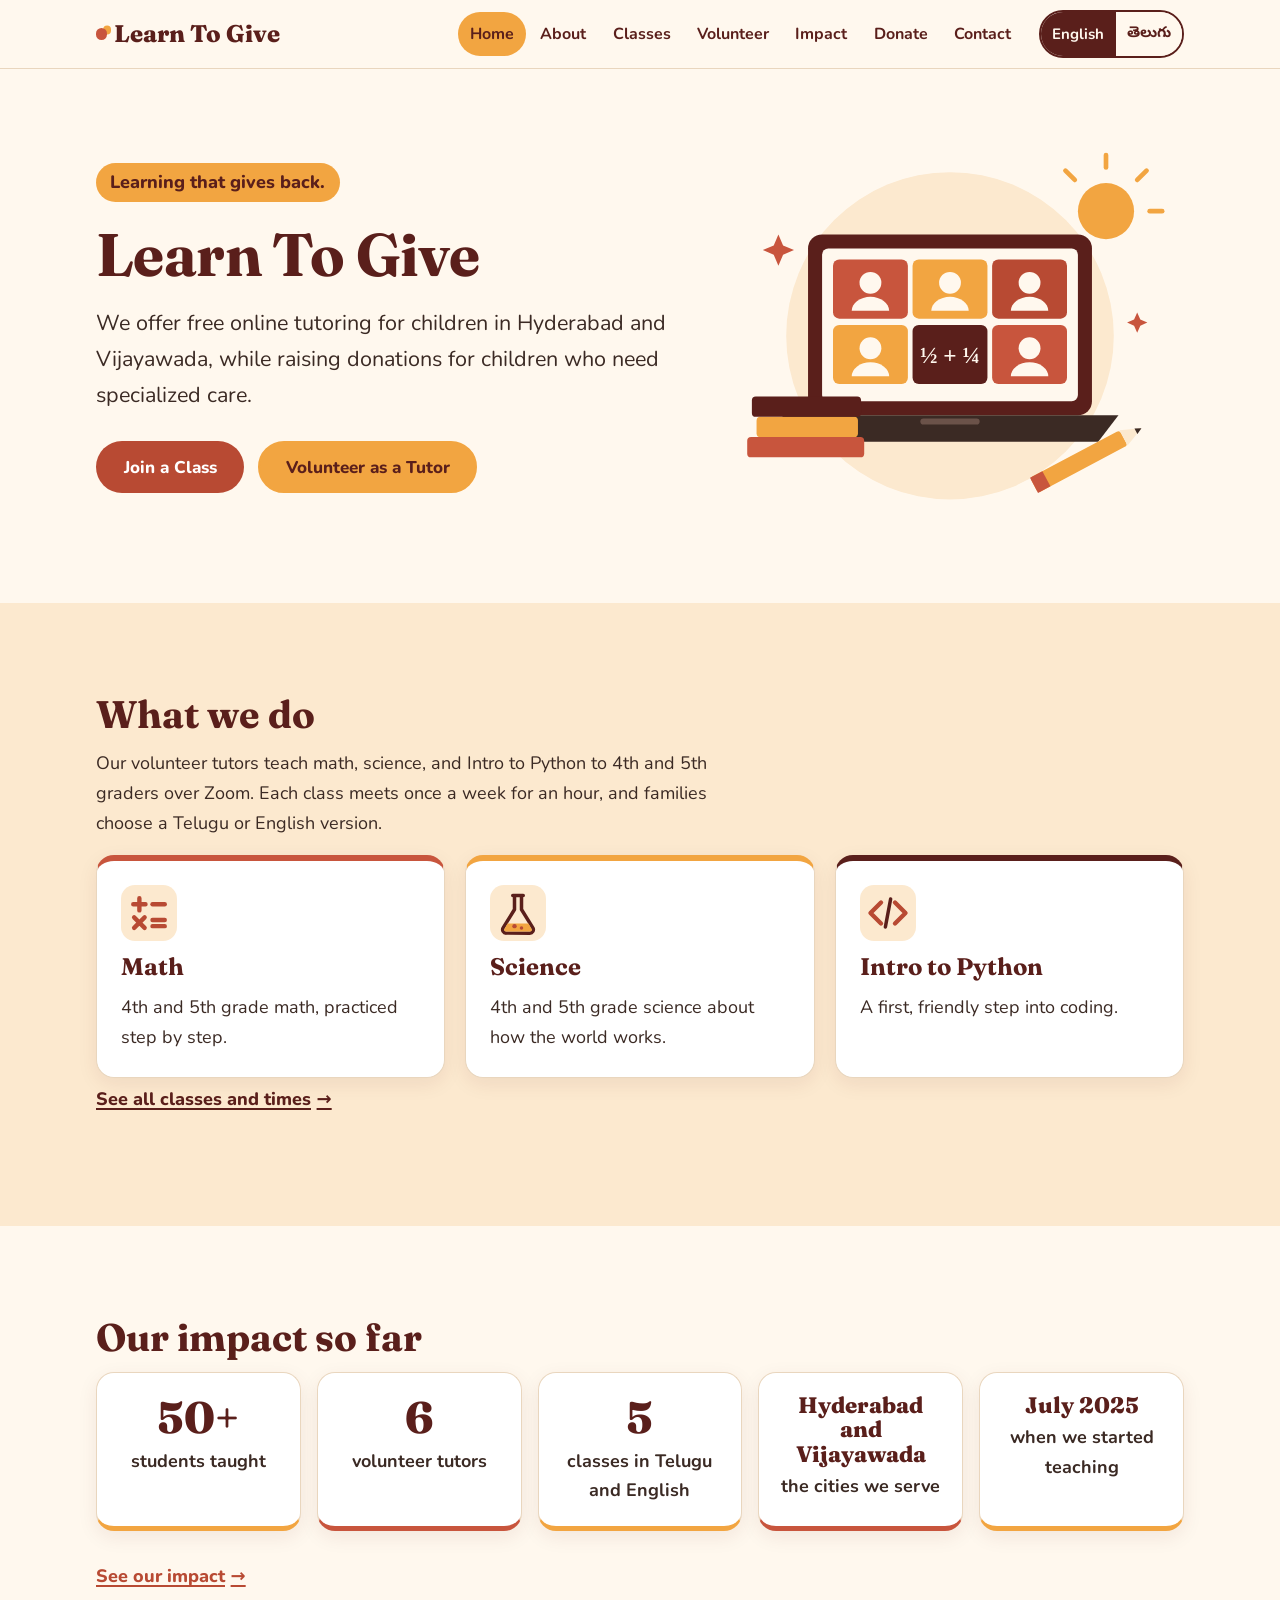
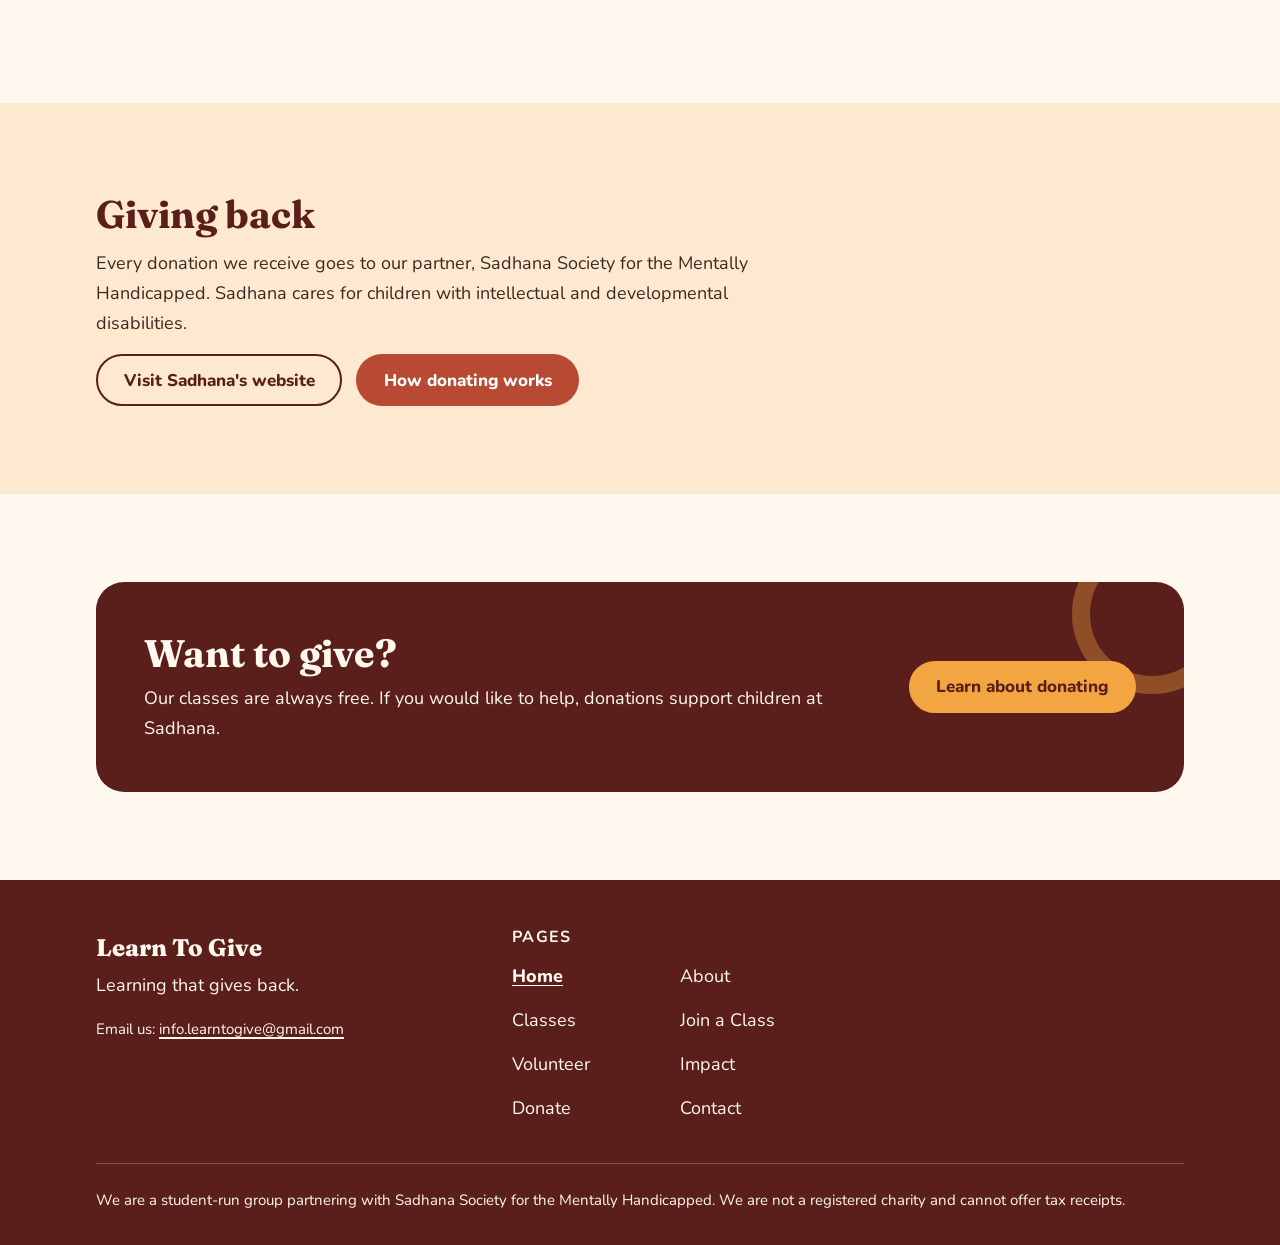
==== index.html @ 16a294a6 "Build the Learn To Give static website Multi-page static site in plain HTML, CSS and vanilla JavaScr" ====
<!doctype html>
<html lang="en">
<head>
  <meta charset="utf-8">
  <meta name="viewport" content="width=device-width, initial-scale=1">
  <title>Learn To Give | Free online tutoring in Telugu and English</title>
  <meta name="description" content="Learn To Give offers free online tutoring over Zoom for 4th and 5th graders in Hyderabad and Vijayawada, in Telugu and English, while raising donations for Sadhana Society.">
  <!-- Canonical and Open Graph URLs use the placeholder domain. See README "Connect a custom domain". -->
  <link rel="canonical" href="https://www.example.com/">
  <link rel="icon" href="images/favicon.svg" type="image/svg+xml">
  <meta name="theme-color" content="#FFF8EE">
  <meta property="og:type" content="website">
  <meta property="og:site_name" content="Learn To Give">
  <meta property="og:title" content="Learn To Give | Free online tutoring in Telugu and English">
  <meta property="og:description" content="Learn To Give offers free online tutoring over Zoom for 4th and 5th graders in Hyderabad and Vijayawada, in Telugu and English, while raising donations for Sadhana Society.">
  <meta property="og:url" content="https://www.example.com/">
  <meta property="og:image" content="https://www.example.com/images/og-image.png">
  <meta property="og:image:alt" content="Learn To Give: Learning that gives back.">
  <meta name="twitter:card" content="summary_large_image">
  <meta name="twitter:title" content="Learn To Give | Free online tutoring in Telugu and English">
  <meta name="twitter:description" content="Learn To Give offers free online tutoring over Zoom for 4th and 5th graders in Hyderabad and Vijayawada, in Telugu and English, while raising donations for Sadhana Society.">
  <meta name="twitter:image" content="https://www.example.com/images/og-image.png">
  <link rel="preconnect" href="https://fonts.googleapis.com">
  <link rel="preconnect" href="https://fonts.gstatic.com" crossorigin>
  <link rel="stylesheet" href="https://fonts.googleapis.com/css2?family=Fraunces:opsz,wght@9..144,600;9..144,700;9..144,800&family=Noto+Sans+Telugu:wght@400;600;700&family=Nunito:wght@400;600;700;800&display=swap">
  <link rel="stylesheet" href="css/styles.css">
</head>
<body data-page="home">
  <a class="skip-link" href="#main" data-i18n="skip">Skip to main content</a>

  <header id="site-header" class="site-header">
    <noscript>
      <div class="container noscript-nav">
        <p><a href="index.html"><strong>Learn To Give</strong></a></p>
        <ul>
          <li><a href="index.html">Home</a></li>
          <li><a href="about.html">About</a></li>
          <li><a href="classes.html">Classes</a></li>
          <li><a href="join.html">Join a Class</a></li>
          <li><a href="volunteer.html">Volunteer</a></li>
          <li><a href="impact.html">Impact</a></li>
          <li><a href="donate.html">Donate</a></li>
          <li><a href="contact.html">Contact</a></li>
        </ul>
        <p class="noscript-note">Some parts of this site, like class times and figures, need JavaScript. You can always email us at <a href="mailto:info.learntogive@gmail.com">info.learntogive@gmail.com</a>.</p>
      </div>
    </noscript>
  </header>

  <main id="main" tabindex="-1">
    <section class="hero" aria-labelledby="hero-title">
      <div class="container hero-grid">
        <div class="reveal">
          <p class="hero-tagline" data-config="tagline">Learning that gives back.</p>
          <h1 id="hero-title" lang="en" data-config="orgName">Learn To Give</h1>
          <p class="lead" data-config="mission">We offer free online tutoring for children in Hyderabad and Vijayawada, while raising donations for children who need specialized care.</p>
          <div class="btn-row">
            <a class="btn btn-primary" href="join.html" data-i18n="home.ctaJoin">Join a Class</a>
            <a class="btn btn-secondary" href="volunteer.html" data-i18n="home.ctaVolunteer">Volunteer as a Tutor</a>
          </div>
        </div>
        <div class="hero-art">
          <img src="images/hero.svg" data-config-src="images.hero" width="600" height="480" alt="Illustration of an online class on a laptop screen, with books and a pencil" data-i18n-attr="alt:home.heroAlt" fetchpriority="high">
        </div>
      </div>
    </section>

    <section class="section section--tint" aria-labelledby="what-title">
      <div class="container">
        <h2 id="what-title" data-i18n="home.whatTitle">What we do</h2>
        <p class="section-intro" data-i18n="home.whatBody">Our volunteer tutors teach math, science, and Intro to Python to 4th and 5th graders over Zoom. Each class meets once a week for an hour, and families choose a Telugu or English version.</p>
        <ul class="card-grid card-grid--3">
          <li class="card feature-card">
            <img src="images/class-math.svg" data-config-src="images.classIcons.math-4" alt="" width="56" height="56" loading="lazy" decoding="async">
            <h3 data-i18n="home.mathTitle">Math</h3>
            <p data-i18n="home.mathBody">4th and 5th grade math, practiced step by step.</p>
          </li>
          <li class="card feature-card">
            <img src="images/class-science.svg" data-config-src="images.classIcons.science-4" alt="" width="56" height="56" loading="lazy" decoding="async">
            <h3 data-i18n="home.scienceTitle">Science</h3>
            <p data-i18n="home.scienceBody">4th and 5th grade science about how the world works.</p>
          </li>
          <li class="card feature-card">
            <img src="images/class-python.svg" data-config-src="images.classIcons.python" alt="" width="56" height="56" loading="lazy" decoding="async">
            <h3 data-i18n="home.pythonTitle">Intro to Python</h3>
            <p data-i18n="home.pythonBody">A first, friendly step into coding.</p>
          </li>
        </ul>
        <p><a class="link-arrow" href="classes.html" data-i18n="home.whatLink">See all classes and times</a></p>
      </div>
    </section>

    <section class="section" aria-labelledby="impact-title">
      <div class="container">
        <h2 id="impact-title" data-i18n="home.impactTitle">Our impact so far</h2>
        <ul class="stats" data-render="stats"></ul>
        <p><a class="link-arrow" href="impact.html" data-i18n="home.impactLink">See our impact</a></p>
      </div>
    </section>

    <section class="section section--tint" aria-labelledby="giving-title">
      <div class="container">
        <h2 id="giving-title" data-i18n="home.givingTitle">Giving back</h2>
        <p class="section-intro" data-i18n="home.givingBody">Every donation we receive goes to our partner, Sadhana Society for the Mentally Handicapped. Sadhana cares for children with intellectual and developmental disabilities.</p>
        <div class="btn-row">
          <a class="btn btn-outline" href="https://sadhanawelfare.org/" data-config-href="sadhana.url" target="_blank" rel="noopener"><span data-i18n="home.givingSadhanaLink">Visit Sadhana's website</span><span class="visually-hidden" data-i18n="common.newTab">(opens in a new tab)</span></a>
          <a class="btn btn-primary" href="donate.html" data-i18n="home.givingDonateLink">How donating works</a>
        </div>
      </div>
    </section>

    <section class="section" aria-labelledby="banner-title">
      <div class="container">
        <div class="banner">
          <div>
            <h2 id="banner-title" data-i18n="home.bannerTitle">Want to give?</h2>
            <p data-i18n="home.bannerBody">Our classes are always free. If you would like to help, donations support children at Sadhana.</p>
          </div>
          <a class="btn btn-secondary" href="donate.html" data-i18n="home.bannerCta">Learn about donating</a>
        </div>
      </div>
    </section>
  </main>

  <footer id="site-footer" class="site-footer">
    <noscript>
      <div class="container">
        <p>We are a student-run group partnering with Sadhana Society for the Mentally Handicapped. We are not a registered charity and cannot offer tax receipts.</p>
      </div>
    </noscript>
  </footer>

  <script src="js/site-config.js"></script>
  <script src="js/translations.js"></script>
  <script src="js/components.js"></script>
  <script src="js/main.js"></script>
</body>
</html>
---- css/styles.css ----
/* =====================================================================
   Learn To Give: shared stylesheet
   Mobile first. Breakpoints: 40em (640px), 48em (768px), 64em (1024px),
   75em (1200px, desktop navigation).

   Contrast notes (WCAG AA, measured):
   - --brown on --cream ............ 12.9:1  body text
   - --maroon on --cream ........... 12.1:1  headings, links on tints
   - --terracotta-dark on --cream ..  4.9:1  text links
   - white on --terracotta-dark ....  5.2:1  primary buttons
   - white on --terracotta-hover ...  7.7:1  primary button hover
   - --maroon on --saffron .........  6.2:1  secondary buttons, badges
   - --maroon on --saffron-hover ...  7.6:1  secondary button hover
   - --cream on --maroon ........... 12.1:1  footer
   - --maroon on --tint ............ 10.8:1  links and outline buttons on tinted sections
   --terracotta (#C8553D) is only 4.1:1 on cream and 4.35:1 under white
   text, so it is used for borders, icons and decoration only.
   --saffron is 1.95:1 on cream, so it is never used for text.
   ===================================================================== */

:root {
  --cream: #FFF8EE;
  --terracotta: #C8553D;
  --terracotta-dark: #B84A33;
  --terracotta-hover: #8E3826;
  --saffron: #F2A541;
  --saffron-hover: #F7BE6E;
  --maroon: #5A1F1B;
  --brown: #3B2A24;

  --white: #FFFFFF;
  --tint: #FCE9CF;          /* light saffron section background */
  --notice-bg: #FCE3BC;
  --muted: #6B5249;         /* secondary text, 6.8:1 on cream */
  --error: #A3261A;         /* 7.0:1 on cream, 7.4:1 on white */
  --success-bg: #E6F2E2;
  --success-border: #3F7D3A;
  --border: #E9D6BE;
  --input-border: #8C7365; /* 4.4:1 on white (non-text needs 3:1) */

  --font-heading: 'Fraunces', Georgia, 'Times New Roman', serif;
  --font-body: 'Nunito', 'Noto Sans Telugu', system-ui, -apple-system, 'Segoe UI', Roboto, sans-serif;
  --font-telugu: 'Noto Sans Telugu', 'Nunito', system-ui, sans-serif;

  --radius-sm: 10px;
  --radius: 18px;
  --radius-lg: 28px;
  --shadow: 0 6px 20px rgba(90, 31, 27, 0.08);
  --shadow-hover: 0 10px 28px rgba(90, 31, 27, 0.14);
  --focus: 3px solid var(--maroon);
  --space-section: clamp(3rem, 8vw, 5.5rem);
  --container: 72rem;
  --tap: 44px;
}

/* ---------- Reset and base ---------- */
*, *::before, *::after { box-sizing: border-box; }

[hidden] { display: none !important; }

html {
  -webkit-text-size-adjust: 100%;
  text-size-adjust: 100%;
  scroll-padding-top: 6rem;
}

body {
  margin: 0;
  background: var(--cream);
  color: var(--brown);
  font-family: var(--font-body);
  font-size: 1.0625rem;
  line-height: 1.65;
  overflow-wrap: break-word;
}

@media (min-width: 48em) {
  body { font-size: 1.125rem; }
}

:lang(te) { font-family: var(--font-telugu); line-height: 1.8; }
:lang(te) h1, :lang(te) h2, :lang(te) h3, :lang(te) h4 { font-family: var(--font-telugu); line-height: 1.45; }
[lang="en"] { font-family: var(--font-body); }
h1[lang="en"], h2[lang="en"], h3[lang="en"] { font-family: var(--font-heading); }

img, svg { max-width: 100%; height: auto; display: block; }

h1, h2, h3, h4 {
  font-family: var(--font-heading);
  color: var(--maroon);
  line-height: 1.2;
  margin: 0 0 0.75rem;
  font-weight: 700;
}
h1 { font-size: clamp(2.25rem, 7vw, 3.75rem); letter-spacing: -0.01em; }
h2 { font-size: clamp(1.65rem, 4.5vw, 2.4rem); }
h3 { font-size: clamp(1.25rem, 3vw, 1.5rem); }
h4 { font-size: 1.05rem; }

p { margin: 0 0 1rem; }
ul, ol { margin: 0 0 1rem; padding-left: 1.25rem; }

a { color: var(--terracotta-dark); text-decoration-thickness: 2px; text-underline-offset: 3px; }
a:hover { color: var(--terracotta-hover); }

:focus-visible {
  outline: var(--focus);
  outline-offset: 3px;
  border-radius: 4px;
}

.visually-hidden {
  position: absolute !important;
  width: 1px; height: 1px;
  padding: 0; margin: -1px;
  overflow: hidden; clip: rect(0 0 0 0);
  white-space: nowrap; border: 0;
}

.container {
  width: 100%;
  max-width: var(--container);
  margin: 0 auto;
  padding: 0 1rem;
}
@media (min-width: 48em) { .container { padding: 0 2rem; } }

.skip-link {
  position: absolute;
  left: 1rem;
  top: -4rem;
  z-index: 100;
  background: var(--maroon);
  color: var(--cream);
  padding: 0.75rem 1.25rem;
  border-radius: var(--radius-sm);
  font-weight: 700;
  text-decoration: none;
}
.skip-link:focus { top: 1rem; color: var(--cream); outline-color: var(--saffron); }

/* ---------- Buttons ---------- */
.btn {
  display: inline-flex;
  align-items: center;
  justify-content: center;
  gap: 0.5rem;
  min-height: 52px;
  padding: 0.8rem 1.6rem;
  border: 2px solid transparent;
  border-radius: 999px;
  font-family: var(--font-body);
  font-size: 1.0625rem;
  font-weight: 800;
  line-height: 1.25;
  text-align: center;
  text-decoration: none;
  cursor: pointer;
  transition: background-color 0.2s ease, color 0.2s ease, transform 0.2s ease, box-shadow 0.2s ease;
}
:lang(te) .btn { font-family: var(--font-telugu); font-weight: 700; }
.btn:hover { transform: translateY(-1px); }
.btn:focus-visible { outline: var(--focus); outline-offset: 3px; }

.btn-primary { background: var(--terracotta-dark); color: var(--white); }
.btn-primary:hover, .btn-primary:focus-visible { background: var(--terracotta-hover); color: var(--white); }

.btn-secondary { background: var(--saffron); color: var(--maroon); border-color: var(--saffron); }
.btn-secondary:hover, .btn-secondary:focus-visible { background: var(--saffron-hover); color: var(--maroon); }

.btn-outline { background: transparent; color: var(--terracotta-dark); border-color: var(--terracotta-dark); }
.btn-outline:hover, .btn-outline:focus-visible { background: var(--terracotta-dark); color: var(--white); }

.btn-block { width: 100%; }
.btn[disabled] { cursor: progress; opacity: 0.85; transform: none; }
.btn.is-loading::before {
  content: '';
  width: 1em; height: 1em;
  border: 3px solid currentColor;
  border-right-color: transparent;
  border-radius: 50%;
  animation: spin 0.8s linear infinite;
}
@keyframes spin { to { transform: rotate(360deg); } }

.btn-row { display: flex; flex-wrap: wrap; gap: 0.875rem; }
.btn-row .btn { flex: 1 1 15rem; }
@media (min-width: 40em) { .btn-row .btn { flex: 0 1 auto; } }

/* ---------- Header ---------- */
.site-header {
  position: sticky;
  top: 0;
  z-index: 50;
  background: var(--cream);
  border-bottom: 1px solid var(--border);
}
.header-inner {
  display: flex;
  flex-wrap: wrap;
  align-items: center;
  gap: 0.5rem;
  min-height: 4.25rem;
  padding-top: 0.5rem;
  padding-bottom: 0.5rem;
}
.wordmark {
  font-family: var(--font-heading);
  font-size: 1.25rem;
  font-weight: 800;
  color: var(--maroon);
  text-decoration: none;
  line-height: 1.1;
  margin-right: auto;
  padding: 0.5rem 0;
  min-height: var(--tap);
  display: inline-flex;
  align-items: center;
}
.wordmark::before {
  content: '';
  width: 0.7rem; height: 0.7rem;
  margin-right: 0.45rem;
  border-radius: 50%;
  background: var(--terracotta);
  box-shadow: 0.35rem -0.25rem 0 -0.1rem var(--saffron);
  flex-shrink: 0;
}
.wordmark:hover { color: var(--maroon); }
:lang(te) .wordmark { font-family: var(--font-heading); }
@media (min-width: 48em) { .wordmark { font-size: 1.5rem; } }

.header-actions { display: flex; align-items: center; gap: 0.5rem; }

.lang-toggle {
  display: inline-flex;
  border: 2px solid var(--maroon);
  border-radius: 999px;
  overflow: hidden;
}
.lang-btn {
  min-height: var(--tap);
  min-width: var(--tap);
  padding: 0.3rem 0.7rem;
  border: 0;
  background: var(--cream);
  color: var(--maroon);
  font: 700 0.9375rem/1.2 var(--font-body);
  cursor: pointer;
}
.lang-btn[lang="te"] { font-family: var(--font-telugu); }
.lang-btn[aria-pressed="true"] { background: var(--maroon); color: var(--cream); }
.lang-btn:hover:not([aria-pressed="true"]) { background: var(--tint); }
.lang-btn:focus-visible { outline: 3px solid var(--terracotta-dark); outline-offset: -5px; border-radius: 999px; }
.lang-btn[aria-pressed="true"]:focus-visible { outline-color: var(--saffron); }

.nav-toggle {
  display: inline-flex;
  align-items: center;
  gap: 0.4rem;
  min-height: var(--tap);
  min-width: var(--tap);
  padding: 0.3rem 0.65rem;
  border: 2px solid var(--maroon);
  border-radius: 999px;
  background: var(--cream);
  color: var(--maroon);
  font: 700 0.9375rem/1 var(--font-body);
  cursor: pointer;
}
.nav-toggle:hover { background: var(--tint); }
.nav-toggle-icon { display: inline-flex; flex-direction: column; gap: 4px; width: 18px; }
.nav-toggle-icon span { height: 2px; background: currentColor; border-radius: 2px; transition: transform 0.2s ease, opacity 0.2s ease; }
.nav-toggle[aria-expanded="true"] .nav-toggle-icon span:nth-child(1) { transform: translateY(6px) rotate(45deg); }
.nav-toggle[aria-expanded="true"] .nav-toggle-icon span:nth-child(2) { opacity: 0; }
.nav-toggle[aria-expanded="true"] .nav-toggle-icon span:nth-child(3) { transform: translateY(-6px) rotate(-45deg); }
@media (max-width: 30em) {
  /* Keep the label for screen readers, hide it visually on small phones. */
  .nav-toggle-label { position: absolute; width: 1px; height: 1px; overflow: hidden; clip: rect(0 0 0 0); white-space: nowrap; }
  .nav-toggle { padding: 0.3rem; justify-content: center; }
  .wordmark { font-size: 1.1rem; }
  .wordmark::before { display: none; }
  .lang-btn { padding: 0.3rem 0.55rem; font-size: 0.875rem; }
  .header-actions { gap: 0.375rem; }
}

.primary-nav { display: none; flex-basis: 100%; }
.primary-nav.is-open { display: block; }
.primary-nav ul { list-style: none; margin: 0; padding: 0.5rem 0 0.75rem; display: grid; gap: 0.25rem; }
.primary-nav a {
  display: flex;
  align-items: center;
  min-height: 48px;
  padding: 0.5rem 1rem;
  border-radius: var(--radius-sm);
  color: var(--maroon);
  font-weight: 700;
  text-decoration: none;
}
.primary-nav a:hover { background: var(--tint); color: var(--maroon); }
.primary-nav a[aria-current] { background: var(--saffron); color: var(--maroon); }

/* JS off: the injected header never appears, so nothing to hide. */
@media (min-width: 75em) {
  .header-inner { flex-wrap: nowrap; gap: 1rem; }
  .wordmark { margin-right: 0; }
  .header-actions { order: 3; }
  .nav-toggle { display: none; }
  .primary-nav { display: block; flex-basis: auto; margin-left: auto; order: 2; }
  .primary-nav ul { display: flex; padding: 0; gap: 0.15rem; }
  .primary-nav a { padding: 0.4rem 0.75rem; min-height: var(--tap); font-size: 1rem; border-radius: 999px; }
}

.te-notice { background: var(--notice-bg); color: var(--maroon); font-size: 0.875rem; line-height: 1.5; }
.te-notice p { margin: 0; padding: 0.3rem 0; }

/* No-JavaScript fallback */
.noscript-nav { padding: 1rem 0; }
.noscript-nav ul { display: flex; flex-wrap: wrap; gap: 0.5rem 1rem; list-style: none; padding: 0; margin: 0.5rem 0; }
.noscript-nav a { display: inline-block; padding: 0.5rem 0; font-weight: 700; }
.noscript-note { background: var(--notice-bg); color: var(--maroon); padding: 0.75rem 1rem; border-radius: var(--radius-sm); }

/* ---------- Sections ---------- */
main { display: block; }
.section { padding: var(--space-section) 0; }
.section--tint { background: var(--tint); }
.section--tint a:not(.btn) { color: var(--maroon); }
/* --terracotta-dark is only 4.35:1 on --tint, so outline buttons switch to maroon there. */
.section--tint .btn-outline { color: var(--maroon); border-color: var(--maroon); }
.section--tint .btn-outline:hover, .section--tint .btn-outline:focus-visible { background: var(--maroon); color: var(--cream); }
.section-intro { max-width: 42rem; font-size: 1.125rem; }
.lead { font-size: clamp(1.125rem, 2.6vw, 1.35rem); max-width: 44rem; }
.page-hero { padding: clamp(2.5rem, 7vw, 4.5rem) 0 clamp(1.5rem, 4vw, 2.5rem); }
.page-hero h1 { margin-bottom: 1rem; }
.stack > * + * { margin-top: 1.25rem; }
.text-muted { color: var(--muted); }

/* ---------- Home hero ---------- */
.hero { padding: clamp(2rem, 6vw, 4.5rem) 0 var(--space-section); overflow: hidden; }
.hero-grid { display: grid; gap: 2rem; align-items: center; }
.hero-tagline {
  display: inline-block;
  background: var(--saffron);
  color: var(--maroon);
  font-weight: 800;
  padding: 0.3rem 0.9rem;
  border-radius: 999px;
  margin-bottom: 1rem;
}
.hero h1 { margin-bottom: 1rem; }
.hero .lead { margin-bottom: 1.75rem; }
.hero-art { max-width: 32rem; margin: 0 auto; width: 100%; }
@media (min-width: 64em) {
  .hero-grid { grid-template-columns: 1.1fr 0.9fr; gap: 3rem; }
}

/* ---------- Cards and grids ---------- */
.card {
  background: var(--white);
  border: 1px solid var(--border);
  border-radius: var(--radius);
  padding: 1.5rem;
  box-shadow: var(--shadow);
}
.card-grid { list-style: none; padding: 0; margin: 0; display: grid; gap: 1.25rem; }
@media (min-width: 48em) { .card-grid--3 { grid-template-columns: repeat(3, 1fr); } .card-grid--2 { grid-template-columns: repeat(2, 1fr); } }

.feature-card { border-top: 6px solid var(--terracotta); }
.feature-card:nth-child(2) { border-top-color: var(--saffron); }
.feature-card:nth-child(3) { border-top-color: var(--maroon); }
.feature-card img { margin-bottom: 0.75rem; }
.feature-card p:last-child { margin-bottom: 0; }

.link-arrow { font-weight: 800; display: inline-flex; align-items: center; min-height: var(--tap); gap: 0.35rem; }
.link-arrow::after { content: '→'; transition: transform 0.2s ease; }
.link-arrow:hover::after { transform: translateX(3px); }

/* ---------- Stats ---------- */
.stats { list-style: none; padding: 0; margin: 0 0 1.5rem; display: grid; gap: 1rem; grid-template-columns: repeat(2, 1fr); }
@media (min-width: 64em) { .stats { grid-template-columns: repeat(5, 1fr); } }
.stat {
  background: var(--white);
  border: 1px solid var(--border);
  border-radius: var(--radius);
  padding: 1.25rem 1rem;
  text-align: center;
  display: flex;
  flex-direction: column;
  gap: 0.35rem;
  box-shadow: var(--shadow);
}
.stat:nth-child(odd) { border-bottom: 5px solid var(--saffron); }
.stat:nth-child(even) { border-bottom: 5px solid var(--terracotta); }
.stat-value { font-family: var(--font-heading); font-size: clamp(2rem, 6vw, 2.75rem); font-weight: 800; color: var(--maroon); line-height: 1.1; }
.stat--text .stat-value { font-size: clamp(1.15rem, 3.4vw, 1.4rem); }
:lang(te) .stat--text .stat-value { font-family: var(--font-telugu); }
.stat-label { font-weight: 700; color: var(--brown); }
.stats > .stat:last-child:nth-child(odd) { grid-column: 1 / -1; }
@media (min-width: 64em) { .stats > .stat:last-child:nth-child(odd) { grid-column: auto; } }

/* ---------- Giving and banners ---------- */
.giving { display: grid; gap: 1.5rem; align-items: center; }
@media (min-width: 48em) { .giving { grid-template-columns: 1fr auto; } }

.banner {
  background: var(--maroon);
  color: var(--cream);
  border-radius: var(--radius-lg);
  padding: clamp(1.75rem, 5vw, 3rem);
  display: grid;
  gap: 1rem;
  align-items: center;
  position: relative;
  overflow: hidden;
}
.banner h2 { color: var(--cream); margin-bottom: 0.5rem; }
.banner p { margin: 0; }
.banner::after {
  content: '';
  position: absolute;
  right: -3rem; top: -3rem;
  width: 10rem; height: 10rem;
  border-radius: 50%;
  border: 18px solid var(--saffron);
  opacity: 0.35;
  pointer-events: none;
}
.banner .btn:focus-visible { outline-color: var(--saffron); }
@media (min-width: 48em) { .banner { grid-template-columns: 1fr auto; } }

/* ---------- Founders ---------- */
.founder-card { text-align: center; display: flex; flex-direction: column; align-items: center; }
.founder-photo { width: 160px; height: 160px; border-radius: 50%; margin-bottom: 1rem; border: 5px solid var(--saffron); }
.founder-name { margin-bottom: 0.25rem; }
.founder-role { font-weight: 800; color: var(--terracotta-dark); margin-bottom: 0.25rem; }
.founder-school { color: var(--muted); font-size: 0.975rem; }
.founder-bio { text-align: left; margin-bottom: 0; }

.story { max-width: 46rem; font-size: 1.125rem; }
.story p:first-of-type::first-letter { font-family: var(--font-heading); }

/* ---------- Classes ---------- */
.filter-bar { display: flex; flex-wrap: wrap; align-items: center; gap: 0.6rem; margin-bottom: 1.75rem; }
.filter-label { font-weight: 800; color: var(--maroon); margin: 0; width: 100%; }
@media (min-width: 40em) { .filter-label { width: auto; } }
.filter-btn {
  min-height: var(--tap);
  padding: 0.4rem 1.2rem;
  border: 2px solid var(--maroon);
  border-radius: 999px;
  background: var(--white);
  color: var(--maroon);
  font: 700 1rem/1.2 var(--font-body);
  cursor: pointer;
}
:lang(te) .filter-btn { font-family: var(--font-telugu); }
.filter-btn[lang="te"] { font-family: var(--font-telugu); }
.filter-btn:hover { background: var(--tint); }
.filter-btn[aria-pressed="true"] { background: var(--maroon); color: var(--cream); }
.filter-btn[aria-pressed="true"]:focus-visible { outline-color: var(--terracotta-dark); }

.class-list { list-style: none; padding: 0; margin: 0; display: grid; gap: 1.25rem; }
@media (min-width: 48em) { .class-list { grid-template-columns: repeat(2, 1fr); } }
@media (min-width: 75em) { .class-list { grid-template-columns: repeat(3, 1fr); } }
.class-card { display: flex; }
.class-card article { display: flex; flex-direction: column; width: 100%; }
.class-card .btn { margin-top: auto; }
.class-card-head { display: flex; align-items: flex-start; gap: 0.875rem; margin-bottom: 0.5rem; }
.class-card-head > div { flex: 1; min-width: 0; }
.class-icon { width: 56px; height: 56px; flex-shrink: 0; }
.class-name { margin-bottom: 0.15rem; }
.class-for { color: var(--muted); margin: 0; font-size: 0.975rem; }
.class-duration { font-weight: 700; margin: 0.5rem 0 0.75rem; }
.class-subhead { font-family: var(--font-body); font-size: 0.875rem; text-transform: uppercase; letter-spacing: 0.06em; color: var(--maroon); margin: 0.5rem 0 0.4rem; }
:lang(te) .class-subhead { text-transform: none; letter-spacing: 0; font-size: 1rem; }
.topic-list { display: flex; flex-wrap: wrap; gap: 0.4rem; list-style: none; padding: 0; margin: 0 0 0.75rem; }
.topic-list li { background: var(--cream); border: 1px solid var(--border); border-radius: 999px; padding: 0.15rem 0.7rem; font-size: 0.9375rem; }
.version-list { list-style: none; padding: 0; margin: 0 0 1.25rem; display: grid; gap: 0.6rem; }
.version {
  display: grid;
  gap: 0.1rem 0.75rem;
  padding: 0.75rem 0.9rem;
  border-radius: var(--radius-sm);
  background: var(--cream);
  border-left: 5px solid var(--saffron);
}
.version[data-language="English"] { border-left-color: var(--terracotta); }
.version-lang { font-weight: 800; color: var(--maroon); }
.version-time { font-size: 1.2rem; font-weight: 800; color: var(--brown); }
.ist-badge {
  display: inline-block;
  background: var(--saffron);
  color: var(--maroon);
  font-size: 0.85rem;
  font-weight: 800;
  padding: 0.05rem 0.5rem;
  border-radius: 6px;
  text-decoration: none;
  cursor: help;
  vertical-align: middle;
}
.badge { display: inline-block; font-weight: 800; border-radius: 999px; padding: 0.2rem 0.75rem; font-size: 0.875rem; white-space: nowrap; }
.badge-free { background: var(--saffron); color: var(--maroon); }
.class-closed { font-weight: 700; color: var(--muted); margin-top: auto; }

.info-list { list-style: none; padding: 0; display: grid; gap: 0.875rem; max-width: 48rem; }
.info-list li { position: relative; padding-left: 2.25rem; }
.info-list li::before {
  content: '';
  position: absolute; left: 0; top: 0.35em;
  width: 1.25rem; height: 1.25rem;
  border-radius: 50%;
  background: var(--saffron);
  box-shadow: inset 0 0 0 4px var(--white);
  border: 2px solid var(--terracotta);
}

/* ---------- Accordion ---------- */
.accordion { max-width: 48rem; display: grid; gap: 0.75rem; }
.accordion-item { background: var(--white); border: 1px solid var(--border); border-radius: var(--radius); overflow: hidden; }
.accordion-heading { margin: 0; font-size: 1.0625rem; }
.accordion-trigger {
  width: 100%;
  min-height: 56px;
  display: flex;
  align-items: center;
  justify-content: space-between;
  gap: 1rem;
  padding: 0.9rem 1.25rem;
  border: 0;
  background: transparent;
  color: var(--maroon);
  font: 800 1.0625rem/1.4 var(--font-body);
  text-align: left;
  cursor: pointer;
}
:lang(te) .accordion-trigger { font-family: var(--font-telugu); font-weight: 700; }
.accordion-trigger:hover { background: var(--tint); }
.accordion-trigger:focus-visible { outline-offset: -4px; border-radius: var(--radius); }
.accordion-icon { flex-shrink: 0; width: 1.6rem; height: 1.6rem; border-radius: 50%; background: var(--saffron); position: relative; }
.accordion-icon::before, .accordion-icon::after {
  content: ''; position: absolute; left: 50%; top: 50%;
  width: 0.75rem; height: 2px; background: var(--maroon);
  transform: translate(-50%, -50%);
  transition: transform 0.2s ease;
}
.accordion-icon::after { transform: translate(-50%, -50%) rotate(90deg); }
.accordion-trigger[aria-expanded="true"] .accordion-icon::after { transform: translate(-50%, -50%) rotate(0deg); }
.accordion-panel { padding: 0 1.25rem 1.1rem; }
.accordion-panel p { margin: 0; }

/* ---------- Steps ---------- */
.steps { list-style: none; padding: 0; margin: 0 0 2rem; display: grid; gap: 1rem; counter-reset: step; }
@media (min-width: 48em) { .steps { grid-template-columns: repeat(2, 1fr); } }
@media (min-width: 75em) { .steps { grid-template-columns: repeat(4, 1fr); } }
.step { counter-increment: step; position: relative; padding-top: 4.25rem; }
.step::before {
  content: counter(step);
  position: absolute; top: 1.25rem; left: 1.5rem;
  width: 2.5rem; height: 2.5rem;
  display: grid; place-items: center;
  border-radius: 50%;
  background: var(--saffron);
  color: var(--maroon);
  font: 800 1.25rem/1 var(--font-heading);
}
.step p { margin: 0; font-weight: 700; }

/* ---------- Donation figures ---------- */
.figure-card { border-left: 6px solid var(--saffron); }
.figure-line { font-size: 1.125rem; margin-bottom: 0.5rem; }
.figure-amount { font-family: var(--font-heading); font-size: clamp(1.6rem, 5vw, 2.2rem); color: var(--maroon); font-weight: 800; }
.figure-meta { color: var(--muted); margin: 0; }
.note-card { background: var(--white); border: 2px dashed var(--terracotta); border-radius: var(--radius); padding: 1.5rem; }
.note-card p:last-child { margin-bottom: 0; }

/* ---------- Forms ---------- */
.form-card { background: var(--white); border: 1px solid var(--border); border-radius: var(--radius-lg); padding: clamp(1.25rem, 4vw, 2.25rem); box-shadow: var(--shadow); max-width: 44rem; }
.form-grid { display: grid; gap: 1.25rem; }
@media (min-width: 48em) { .form-grid--2 { grid-template-columns: 1fr 1fr; } }
.field { display: flex; flex-direction: column; gap: 0.35rem; min-width: 0; }
.field label, .field legend, .field-label { font-weight: 800; color: var(--maroon); }
.req { color: var(--error); margin-left: 0.15rem; }
.hint { color: var(--muted); font-size: 0.9375rem; margin: 0; }
.optional { font-weight: 600; color: var(--muted); }

input[type="text"], input[type="email"], input[type="tel"], select, textarea {
  width: 100%;
  min-height: 52px;
  padding: 0.75rem 0.9rem;
  border: 2px solid var(--input-border);
  border-radius: var(--radius-sm);
  background: var(--white);
  color: var(--brown);
  font: 1.0625rem/1.4 var(--font-body);
}
:lang(te) input, :lang(te) select, :lang(te) textarea { font-family: var(--font-telugu); }
textarea { min-height: 8rem; resize: vertical; }
input:focus-visible, select:focus-visible, textarea:focus-visible { outline: var(--focus); outline-offset: 2px; border-color: var(--maroon); }
[aria-invalid="true"] { border-color: var(--error) !important; }

fieldset { border: 0; padding: 0; margin: 0; min-width: 0; }
legend { padding: 0; margin-bottom: 0.35rem; }
.choice-group { display: grid; gap: 0.5rem; }
@media (min-width: 40em) { .choice-group--inline { grid-template-columns: repeat(auto-fit, minmax(9rem, 1fr)); } }
.choice {
  display: flex;
  align-items: center;
  gap: 0.75rem;
  min-height: 48px;
  padding: 0.5rem 0.9rem;
  border: 2px solid var(--border);
  border-radius: var(--radius-sm);
  background: var(--cream);
  cursor: pointer;
  font-weight: 600;
  color: var(--brown);
}
.choice:hover { border-color: var(--terracotta); }
.choice input { width: 1.35rem; height: 1.35rem; margin: 0; accent-color: var(--terracotta-dark); flex-shrink: 0; }
.choice input:focus-visible { outline: var(--focus); outline-offset: 3px; }
.fieldset.has-error .choice, fieldset.has-error .choice { border-color: var(--error); }

.consent {
  display: flex;
  align-items: flex-start;
  gap: 0.75rem;
  padding: 1rem;
  border: 2px solid var(--saffron);
  border-radius: var(--radius-sm);
  background: var(--cream);
  cursor: pointer;
  font-weight: 700;
  color: var(--brown);
}
.consent input { width: 1.5rem; height: 1.5rem; margin: 0.15rem 0 0; accent-color: var(--terracotta-dark); flex-shrink: 0; }
.consent.has-error, .consent:has([aria-invalid="true"]) { border-color: var(--error); }

.field-error { color: var(--error); font-weight: 700; font-size: 0.9375rem; margin: 0; display: flex; gap: 0.35rem; }
.field-error::before { content: '!'; display: inline-grid; place-items: center; width: 1.2rem; height: 1.2rem; border-radius: 50%; background: var(--error); color: var(--white); font-size: 0.8rem; flex-shrink: 0; margin-top: 0.2rem; }

.honeypot { position: absolute !important; left: -9999px !important; width: 1px; height: 1px; overflow: hidden; }

.form-failure { background: #FDECEA; border: 2px solid var(--error); border-radius: var(--radius-sm); padding: 1rem; color: var(--brown); }
.form-failure p { margin: 0; }
.form-failure a { color: var(--maroon); }
.form-success { background: var(--success-bg); border: 2px solid var(--success-border); border-radius: var(--radius); padding: 1.5rem; color: var(--brown); max-width: 44rem; }
.form-success h2, .form-success h3 { margin-bottom: 0.35rem; }
.form-success p { margin: 0; }
.form-success:focus { outline: var(--focus); outline-offset: 3px; }
.privacy-line { font-size: 0.9375rem; color: var(--muted); }

/* ---------- Dialog ---------- */
dialog {
  width: min(36rem, calc(100vw - 2rem));
  max-height: calc(100dvh - 2rem);
  border: 0;
  border-radius: var(--radius-lg);
  padding: 0;
  background: var(--white);
  color: var(--brown);
  box-shadow: 0 20px 60px rgba(59, 42, 36, 0.35);
}
dialog::backdrop { background: rgba(59, 42, 36, 0.55); }
.dialog-inner { padding: clamp(1.25rem, 4vw, 2rem); }
.dialog-head { display: flex; justify-content: space-between; align-items: flex-start; gap: 1rem; margin-bottom: 0.5rem; }
.dialog-close {
  min-width: var(--tap); min-height: var(--tap);
  border: 2px solid var(--maroon);
  border-radius: 50%;
  background: var(--white);
  color: var(--maroon);
  font-size: 1.5rem;
  line-height: 1;
  cursor: pointer;
  flex-shrink: 0;
}
.dialog-close:hover { background: var(--tint); }

/* ---------- Footer ---------- */
.site-footer { background: var(--maroon); color: var(--cream); padding: 3rem 0 2rem; }
.site-footer a { color: var(--cream); }
.site-footer a:hover { color: var(--saffron-hover); }
.site-footer :focus-visible { outline-color: var(--saffron); }
.footer-inner { display: grid; gap: 2rem; }
@media (min-width: 48em) { .footer-inner { grid-template-columns: 1.2fr 1fr 1fr; } }
.footer-name { font-family: var(--font-heading); font-size: 1.5rem; font-weight: 800; margin: 0 0 0.25rem; }
.footer-tagline { margin-bottom: 1rem; }
.footer-email { font-size: 0.9375rem; }
.footer-heading { color: var(--cream); font-family: var(--font-body); font-size: 1rem; text-transform: uppercase; letter-spacing: 0.08em; margin-bottom: 0.5rem; }
:lang(te) .footer-heading { text-transform: none; letter-spacing: 0; font-family: var(--font-telugu); }
.footer-nav ul, .footer-social ul { list-style: none; padding: 0; margin: 0; display: grid; grid-template-columns: repeat(2, minmax(0, 1fr)); gap: 0 1rem; }
.footer-nav a, .footer-social a { display: inline-flex; align-items: center; min-height: var(--tap); text-decoration: none; }
.footer-nav a:hover, .footer-social a:hover { text-decoration: underline; }
.footer-nav a[aria-current="page"] { text-decoration: underline; font-weight: 800; }
.footer-disclaimer { grid-column: 1 / -1; border-top: 1px solid rgba(255, 248, 238, 0.25); padding-top: 1.5rem; margin: 0; font-size: 0.9375rem; }

/* ---------- Testimonials ---------- */
.testimonial-grid { list-style: none; padding: 0; display: grid; gap: 1.25rem; }
@media (min-width: 48em) { .testimonial-grid { grid-template-columns: repeat(2, 1fr); } }
.testimonial blockquote { margin: 0 0 0.75rem; font-size: 1.125rem; }
.testimonial-name { font-weight: 800; color: var(--maroon); margin: 0; }

/* ---------- 404 ---------- */
.notfound-links { list-style: none; padding: 0; display: flex; flex-wrap: wrap; gap: 0.75rem; }

/* ---------- Motion ---------- */
@media (prefers-reduced-motion: no-preference) {
  .reveal { animation: rise 0.6s ease both; }
  .card { transition: transform 0.2s ease, box-shadow 0.2s ease; }
  .feature-card:hover, .class-card:hover { transform: translateY(-2px); box-shadow: var(--shadow-hover); }
  @keyframes rise { from { opacity: 0; transform: translateY(12px); } to { opacity: 1; transform: none; } }
}
@media (prefers-reduced-motion: reduce) {
  *, *::before, *::after { animation-duration: 0.01ms !important; animation-iteration-count: 1 !important; transition-duration: 0.01ms !important; scroll-behavior: auto !important; }
  .btn:hover { transform: none; }
}

/* ---------- Small utilities ---------- */
/* Parts that need values from site-config.js are hidden when JavaScript is off. */
html:not(.js) .js-only { display: none !important; }
.callout { display: inline-block; background: var(--notice-bg); color: var(--maroon); font-weight: 700; padding: 0.6rem 1rem; border-radius: var(--radius-sm); margin: 0; }
.te-only-note { background: var(--white); border-left: 5px solid var(--saffron); padding: 0.6rem 1rem; border-radius: var(--radius-sm); max-width: 44rem; }
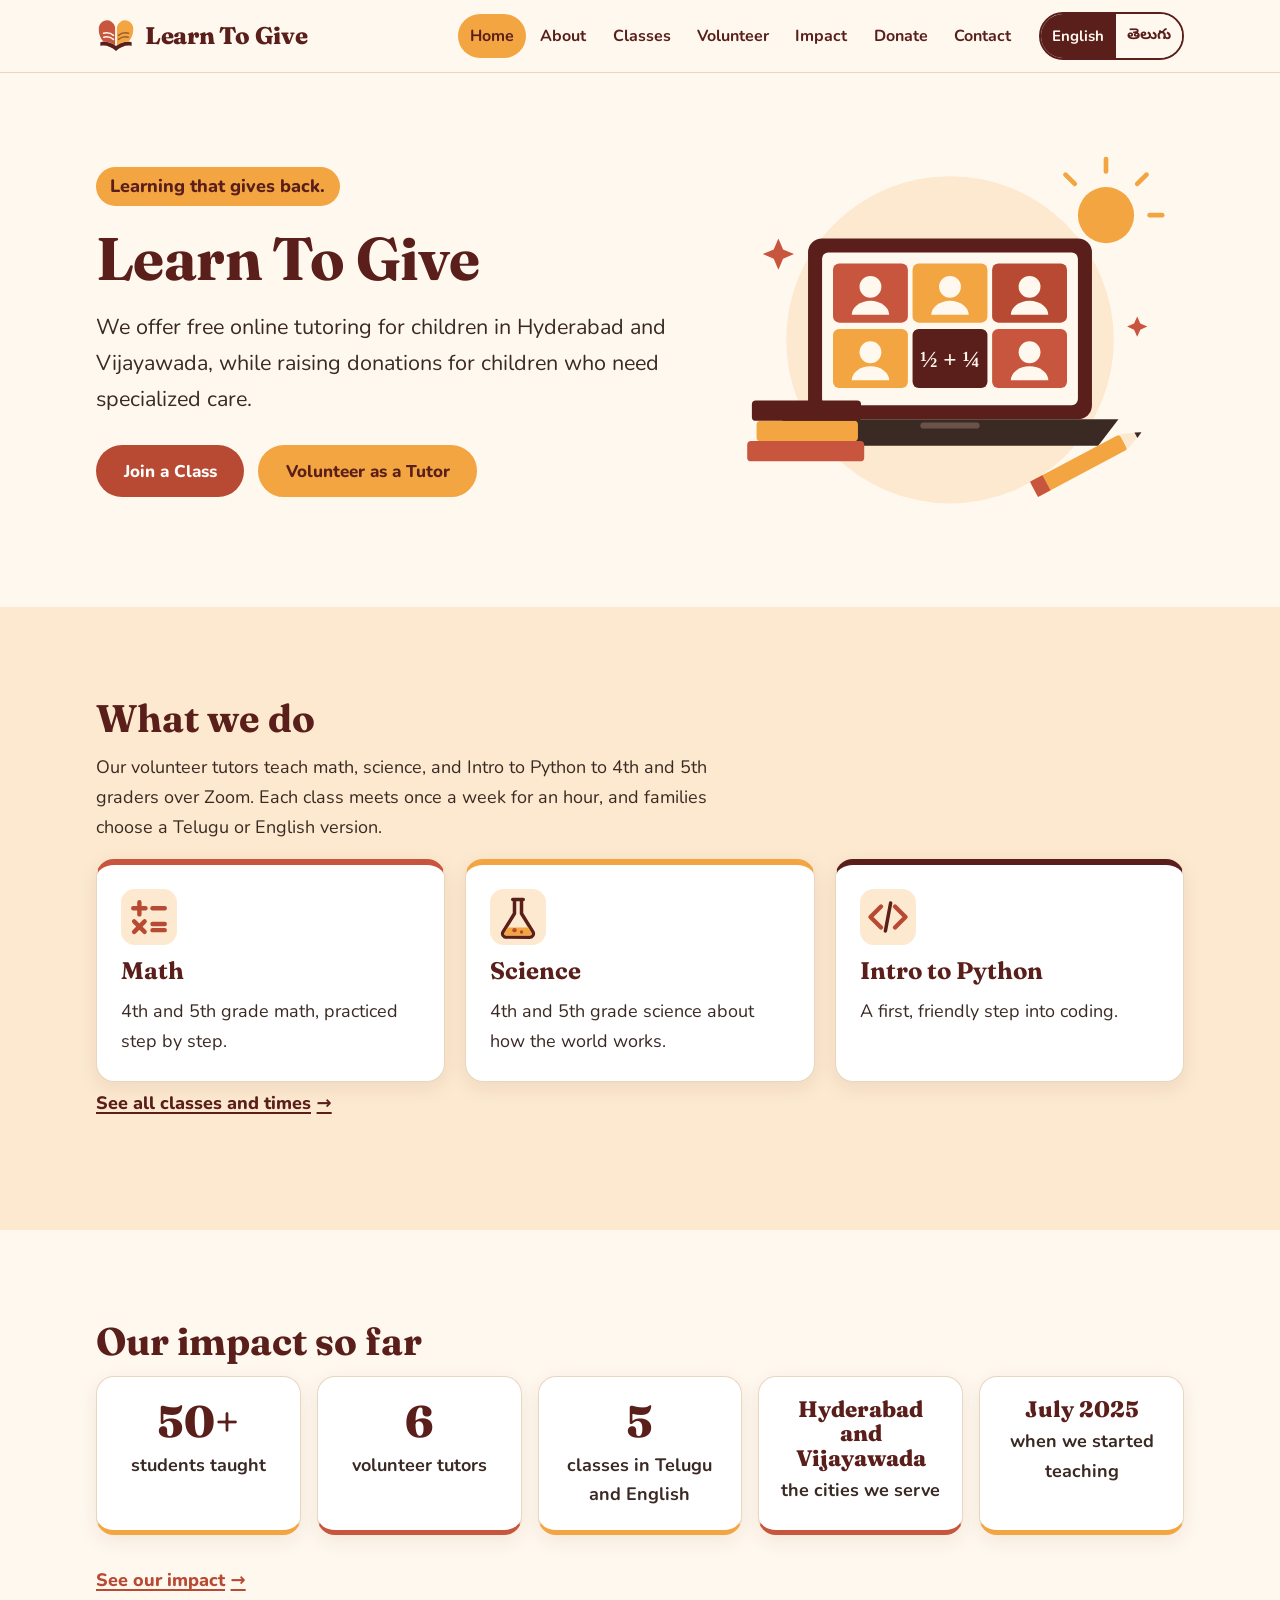
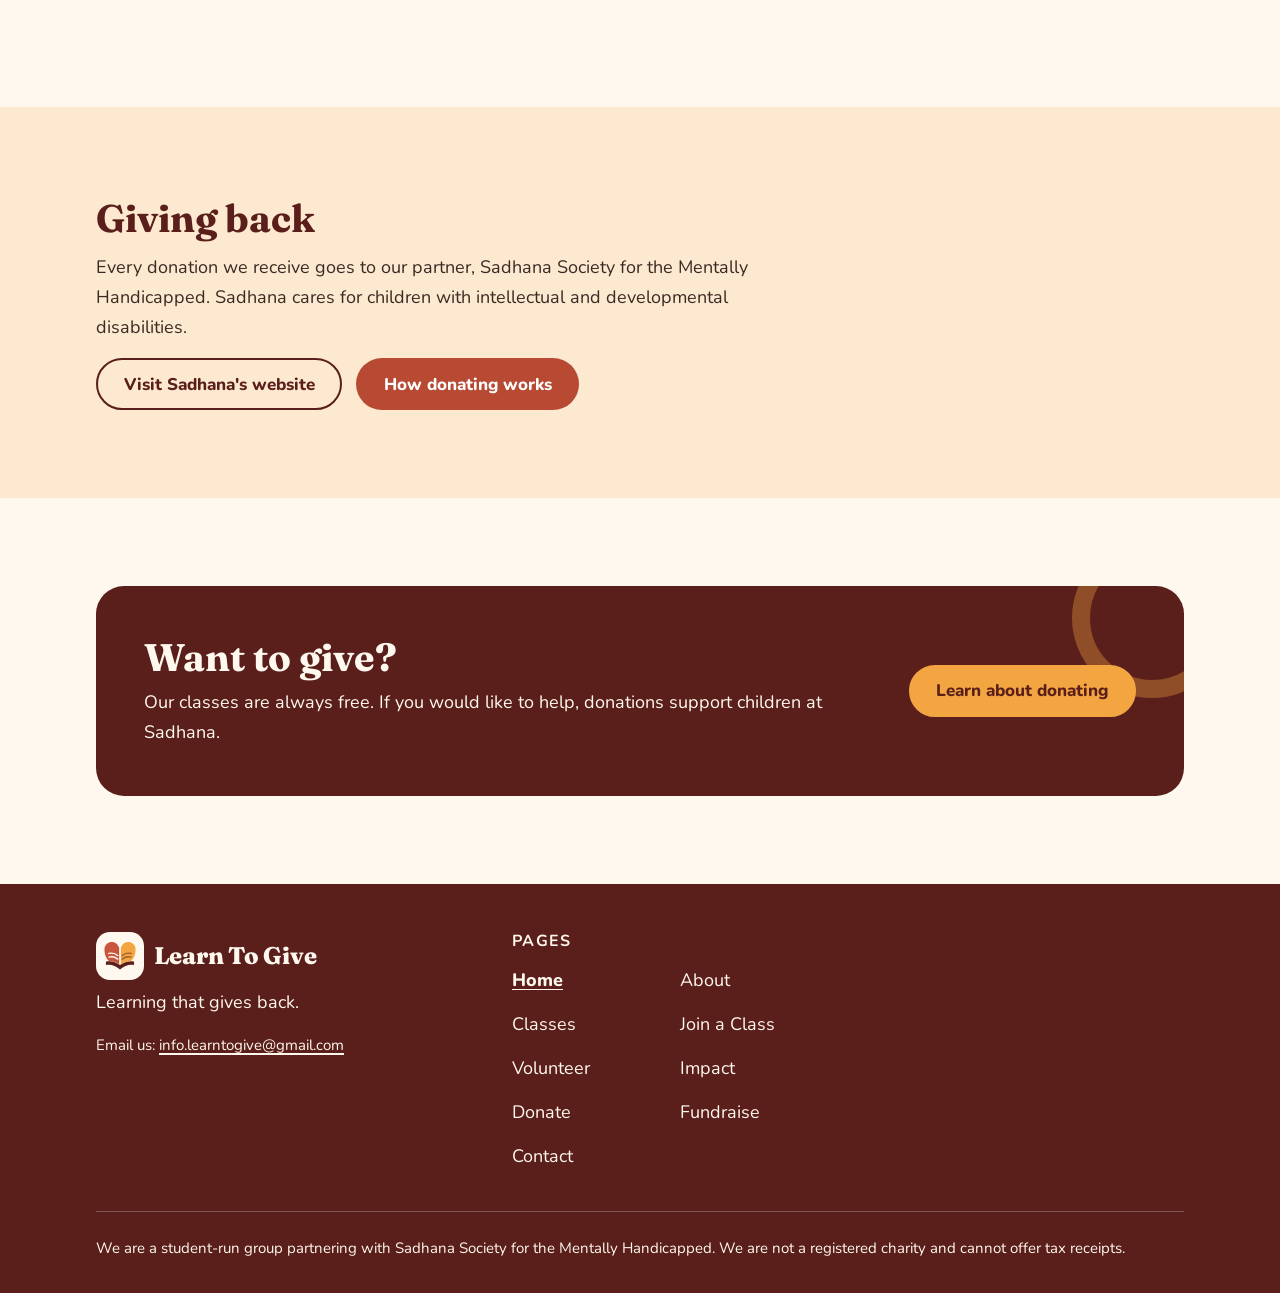
==== commit 235068a1: "Add logo mark, favicon, share image and touch icon Three logo directions (book heart, pencil heart, " ====
--- a/index.html
+++ b/index.html
@@ -2,20 +2,27 @@
 <html lang="en">
 <head>
   <meta charset="utf-8">
-  <meta name="viewport" content="width=device-width, initial-scale=1">
+  <meta name="viewport" content="width=device-width, initial-scale=1, viewport-fit=cover">
   <title>Learn To Give | Free online tutoring in Telugu and English</title>
   <meta name="description" content="Learn To Give offers free online tutoring over Zoom for 4th and 5th graders in Hyderabad and Vijayawada, in Telugu and English, while raising donations for Sadhana Society.">
   <!-- Canonical and Open Graph URLs use the placeholder domain. See README "Connect a custom domain". -->
   <link rel="canonical" href="https://www.example.com/">
   <link rel="icon" href="images/favicon.svg" type="image/svg+xml">
+  <link rel="apple-touch-icon" href="images/apple-touch-icon.png">
+  <!-- The site has one light theme, so one theme-color (the header's cream) is correct for both OS schemes. -->
   <meta name="theme-color" content="#FFF8EE">
+  <meta name="color-scheme" content="light">
   <meta property="og:type" content="website">
   <meta property="og:site_name" content="Learn To Give">
   <meta property="og:title" content="Learn To Give | Free online tutoring in Telugu and English">
   <meta property="og:description" content="Learn To Give offers free online tutoring over Zoom for 4th and 5th graders in Hyderabad and Vijayawada, in Telugu and English, while raising donations for Sadhana Society.">
   <meta property="og:url" content="https://www.example.com/">
   <meta property="og:image" content="https://www.example.com/images/og-image.png">
-  <meta property="og:image:alt" content="Learn To Give: Learning that gives back.">
+  <meta property="og:image:type" content="image/png">
+  <meta property="og:image:width" content="1200">
+  <meta property="og:image:height" content="630">
+  <meta property="og:image:alt" content="The Learn To Give logo, an open book whose pages curve into a heart, with the words Learn To Give: Learning that gives back.">
+  <meta name="twitter:image:alt" content="The Learn To Give logo, an open book whose pages curve into a heart, with the words Learn To Give: Learning that gives back.">
   <meta name="twitter:card" content="summary_large_image">
   <meta name="twitter:title" content="Learn To Give | Free online tutoring in Telugu and English">
   <meta name="twitter:description" content="Learn To Give offers free online tutoring over Zoom for 4th and 5th graders in Hyderabad and Vijayawada, in Telugu and English, while raising donations for Sadhana Society.">
@@ -40,6 +47,7 @@
           <li><a href="volunteer.html">Volunteer</a></li>
           <li><a href="impact.html">Impact</a></li>
           <li><a href="donate.html">Donate</a></li>
+          <li><a href="fundraise.html">Fundraise</a></li>
           <li><a href="contact.html">Contact</a></li>
         </ul>
         <p class="noscript-note">Some parts of this site, like class times and figures, need JavaScript. You can always email us at <a href="mailto:info.learntogive@gmail.com">info.learntogive@gmail.com</a>.</p>
--- a/css/styles.css
+++ b/css/styles.css
@@ -217,15 +217,10 @@
   display: inline-flex;
   align-items: center;
 }
-.wordmark::before {
-  content: '';
-  width: 0.7rem; height: 0.7rem;
-  margin-right: 0.45rem;
-  border-radius: 50%;
-  background: var(--terracotta);
-  box-shadow: 0.35rem -0.25rem 0 -0.1rem var(--saffron);
-  flex-shrink: 0;
-}
+/* The logo mark sits beside the live-text wordmark. */
+.wordmark { gap: 0.55rem; letter-spacing: -0.01em; }
+.wordmark-mark { width: 2.25rem; height: 2.25rem; flex-shrink: 0; }
+@media (min-width: 48em) { .wordmark-mark { width: 2.5rem; height: 2.5rem; } }
 .wordmark:hover { color: var(--maroon); }
 :lang(te) .wordmark { font-family: var(--font-heading); }
 @media (min-width: 48em) { .wordmark { font-size: 1.5rem; } }
@@ -279,7 +274,8 @@
   .nav-toggle-label { position: absolute; width: 1px; height: 1px; overflow: hidden; clip: rect(0 0 0 0); white-space: nowrap; }
   .nav-toggle { padding: 0.3rem; justify-content: center; }
   .wordmark { font-size: 1.1rem; }
-  .wordmark::before { display: none; }
+  .wordmark-mark { width: 2rem; height: 2rem; }
+  .wordmark { gap: 0.4rem; }
   .lang-btn { padding: 0.3rem 0.55rem; font-size: 0.875rem; }
   .header-actions { gap: 0.375rem; }
 }
@@ -684,7 +680,10 @@
 .site-footer :focus-visible { outline-color: var(--saffron); }
 .footer-inner { display: grid; gap: 2rem; }
 @media (min-width: 48em) { .footer-inner { grid-template-columns: 1.2fr 1fr 1fr; } }
-.footer-name { font-family: var(--font-heading); font-size: 1.5rem; font-weight: 800; margin: 0 0 0.25rem; }
+.footer-name { font-family: var(--font-heading); font-size: 1.5rem; font-weight: 800; margin: 0 0 0.5rem; display: flex; align-items: center; gap: 0.6rem; letter-spacing: -0.01em; }
+/* The mark's maroon cover would vanish on the maroon footer, so it sits on a cream tile. */
+.footer-mark { display: inline-grid; place-items: center; width: 3rem; height: 3rem; border-radius: 14px; background: var(--cream); flex-shrink: 0; }
+.footer-mark img { width: 2.25rem; height: 2.25rem; }
 .footer-tagline { margin-bottom: 1rem; }
 .footer-email { font-size: 0.9375rem; }
 .footer-heading { color: var(--cream); font-family: var(--font-body); font-size: 1rem; text-transform: uppercase; letter-spacing: 0.08em; margin-bottom: 0.5rem; }
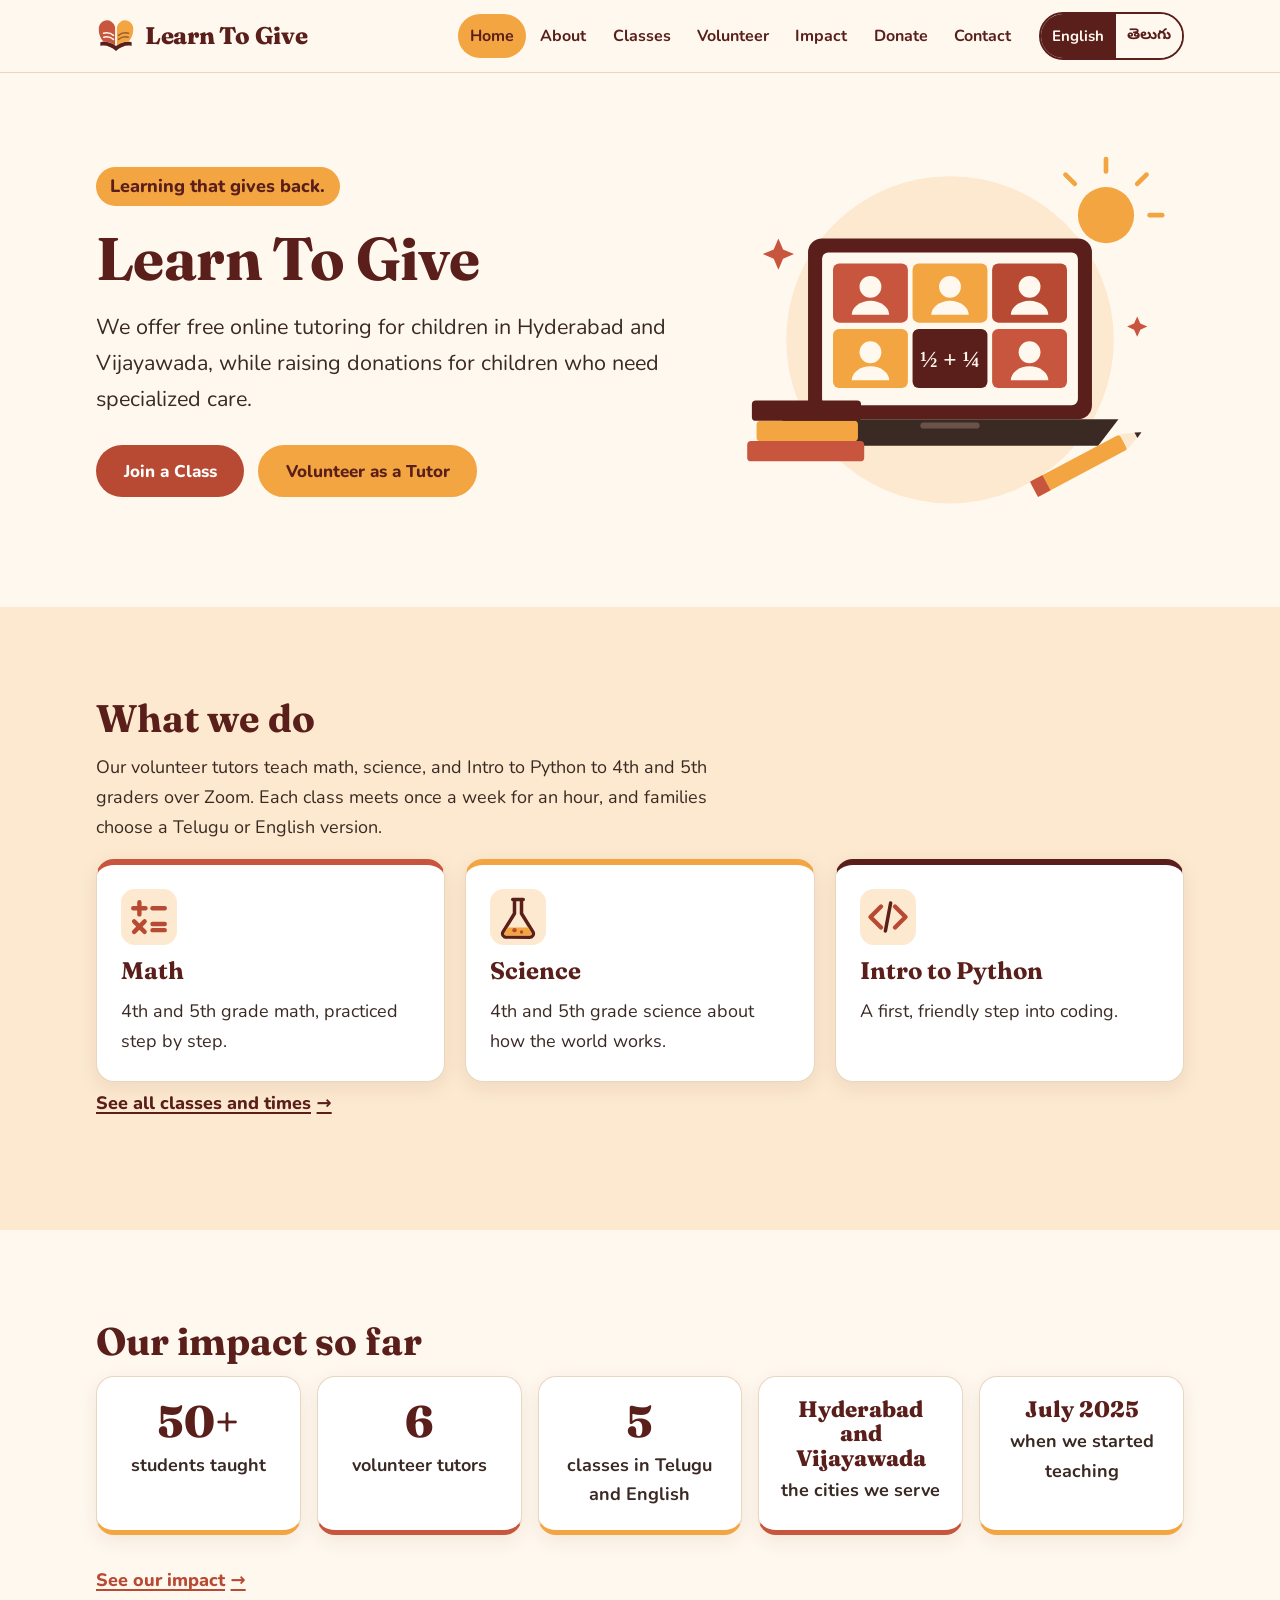
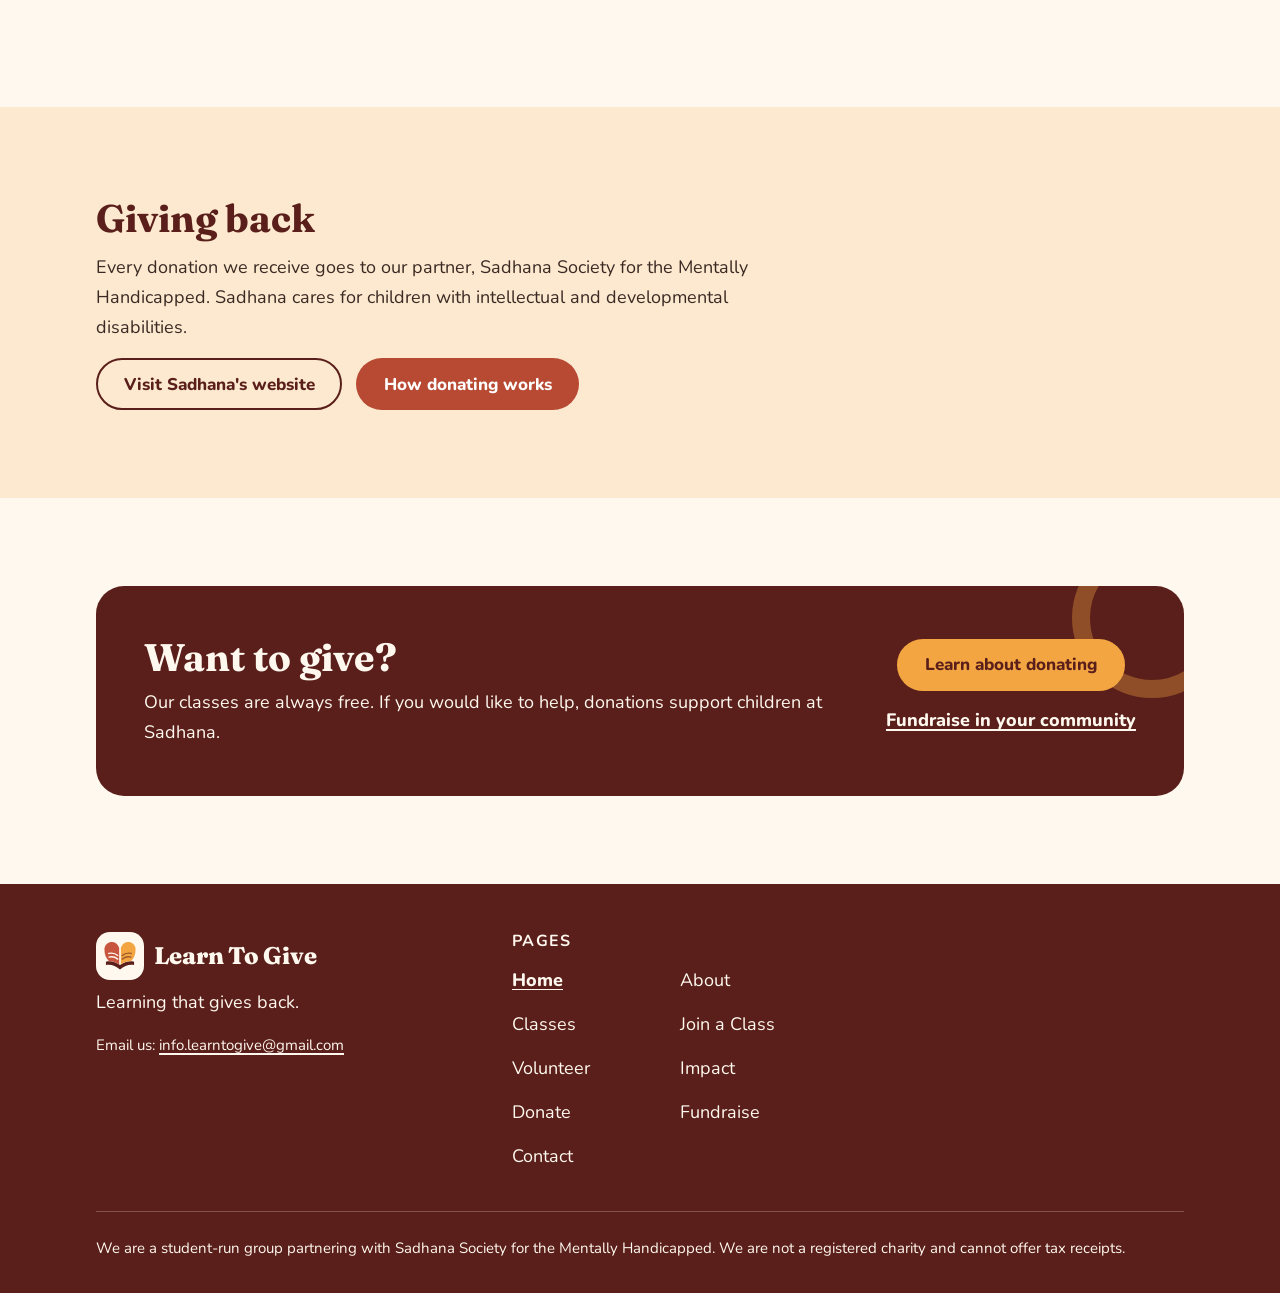
==== commit cdde33b9: "Add Fundraise page fundraise.html helps people in the US raise money for Sadhana: ideas from SITE_CO" ====
--- a/index.html
+++ b/index.html
@@ -124,7 +124,10 @@
             <h2 id="banner-title" data-i18n="home.bannerTitle">Want to give?</h2>
             <p data-i18n="home.bannerBody">Our classes are always free. If you would like to help, donations support children at Sadhana.</p>
           </div>
-          <a class="btn btn-secondary" href="donate.html" data-i18n="home.bannerCta">Learn about donating</a>
+          <div class="banner-actions">
+            <a class="btn btn-secondary" href="donate.html" data-i18n="home.bannerCta">Learn about donating</a>
+            <a class="banner-link" href="fundraise.html" data-i18n="home.bannerFundraise">Fundraise in your community</a>
+          </div>
         </div>
       </div>
     </section>
--- a/css/styles.css
+++ b/css/styles.css
@@ -422,6 +422,16 @@
   pointer-events: none;
 }
 .banner .btn:focus-visible { outline-color: var(--saffron); }
+.banner-actions { display: flex; flex-direction: column; align-items: flex-start; gap: 0.5rem; position: relative; z-index: 1; }
+@media (min-width: 48em) { .banner-actions { align-items: center; } }
+.banner-link { color: var(--cream); font-weight: 800; display: inline-flex; align-items: center; min-height: var(--tap); }
+.banner-link:hover { color: var(--saffron-hover); }
+.banner-link:focus-visible { outline-color: var(--saffron); }
+/* Light banner: cream card instead of maroon, for a secondary call to action. */
+.banner--light { background: var(--white); color: var(--brown); border: 1px solid var(--border); box-shadow: var(--shadow); }
+.banner--light h2 { color: var(--maroon); }
+.banner--light .btn:focus-visible { outline-color: var(--maroon); }
+.banner--light::after { opacity: 0.25; }
 @media (min-width: 48em) { .banner { grid-template-columns: 1fr auto; } }
 
 /* ---------- Founders ---------- */
@@ -511,6 +521,111 @@
   border: 2px solid var(--terracotta);
 }
 
+/* ---------- Class focus, summary cards ---------- */
+.class-focus { margin: 0.35rem 0 0; font-weight: 700; color: var(--brown); }
+.class-focus-label { color: var(--terracotta-dark); font-weight: 800; }
+.summary-grid { grid-template-columns: repeat(auto-fill, minmax(min(100%, 15rem), 1fr)); }
+.summary-card .class-card-head { margin-bottom: 0; }
+.summary-card .class-icon { width: 48px; height: 48px; }
+.class-list-title { margin-top: 2.5rem; }
+
+/* ---------- Weekly schedule table ---------- */
+.schedule-note { font-weight: 700; color: var(--maroon); max-width: 44rem; }
+/* The table scrolls inside its own box on phones, so the page never scrolls sideways.
+   overscroll-behavior-x: contain stops a sideways swipe from turning into browser back. */
+.table-scroll {
+  overflow-x: auto;
+  overscroll-behavior-x: contain;
+  -webkit-overflow-scrolling: touch;
+  background: var(--white);
+  border: 1px solid var(--border);
+  border-radius: var(--radius);
+  box-shadow: var(--shadow);
+  max-width: 52rem;
+}
+.table-scroll:focus-visible { outline: var(--focus); outline-offset: 3px; }
+.schedule-table { width: 100%; min-width: 34rem; border-collapse: collapse; font-size: 1rem; }
+.schedule-table caption { text-align: left; padding: 1rem 1.1rem 0.25rem; color: var(--muted); font-size: 0.9375rem; }
+.schedule-table th, .schedule-table td { text-align: left; padding: 0.7rem 1.1rem; border-top: 1px solid var(--border); vertical-align: middle; }
+.schedule-table thead th { border-top: 0; font-size: 0.875rem; text-transform: uppercase; letter-spacing: 0.06em; color: var(--maroon); }
+:lang(te) .schedule-table thead th { text-transform: none; letter-spacing: 0; font-size: 1rem; }
+.schedule-table tbody th { color: var(--maroon); font-weight: 800; }
+.schedule-time { font-weight: 800; white-space: nowrap; font-variant-numeric: tabular-nums; }
+.lang-pill { display: inline-block; padding: 0.1rem 0.65rem; border-radius: 999px; font-weight: 800; font-size: 0.9375rem; border: 2px solid var(--saffron); color: var(--maroon); background: var(--cream); white-space: nowrap; }
+.lang-pill[data-language="English"] { border-color: var(--terracotta); }
+
+/* ---------- "How a class looks" window (HTML/CSS illustration) ---------- */
+.class-look { display: grid; gap: 1.5rem; align-items: center; }
+@media (min-width: 64em) { .class-look { grid-template-columns: 0.8fr 1.2fr; gap: 3rem; } }
+.cw { margin: 0; background: var(--white); border: 1px solid var(--border); border-radius: var(--radius); box-shadow: var(--shadow); overflow: hidden; }
+.cw-bar { display: flex; align-items: center; gap: 0.5rem; padding: 0.55rem 0.9rem; background: var(--maroon); color: var(--cream); font-weight: 700; font-size: 0.875rem; min-width: 0; }
+.cw-dots { display: inline-flex; gap: 5px; flex-shrink: 0; }
+.cw-dots i { width: 10px; height: 10px; border-radius: 50%; background: rgba(255, 248, 238, 0.45); }
+.cw-title { margin-left: 0.4rem; overflow: hidden; text-overflow: ellipsis; white-space: nowrap; min-width: 0; }
+.cw-body { display: grid; gap: 0.6rem; padding: 0.75rem; background: var(--brown); }
+@media (min-width: 40em) { .cw-body { grid-template-columns: minmax(0, 1fr) 9.5rem; } }
+.cw-slide { background: var(--cream); border-radius: 10px; padding: 1rem 1.1rem; color: var(--brown); min-width: 0; }
+.cw-slide-kicker { font-size: 0.75rem; font-weight: 800; letter-spacing: 0.06em; text-transform: uppercase; color: var(--terracotta-dark); margin: 0 0 0.25rem; }
+:lang(te) .cw-slide-kicker { text-transform: none; letter-spacing: 0; font-size: 0.875rem; }
+.cw-slide-title { font-family: var(--font-heading); font-weight: 700; font-size: 1.35rem; line-height: 1.25; color: var(--maroon); margin: 0 0 0.75rem; }
+:lang(te) .cw-slide-title { font-family: var(--font-telugu); }
+.cw-bar-model { display: grid; grid-template-columns: repeat(4, 1fr); gap: 4px; max-width: 18rem; margin-bottom: 0.6rem; }
+.cw-bar-model span { height: 2.25rem; border-radius: 6px; background: var(--saffron); }
+.cw-bar-model span:last-child { background: transparent; border: 2px dashed var(--terracotta); }
+.cw-slide-q { margin: 0; font-weight: 700; }
+.cw-side { display: grid; gap: 0.6rem; align-content: start; }
+.cw-tiles { display: grid; grid-template-columns: repeat(2, 1fr); gap: 0.6rem; }
+@media (min-width: 40em) { .cw-tiles { grid-template-columns: 1fr; } }
+.cw-tile { position: relative; aspect-ratio: 4 / 3; border-radius: 10px; background: #5A3F35; display: grid; place-items: center; }
+.cw-tile.is-speaking { box-shadow: 0 0 0 3px var(--saffron); }
+.cw-initials { width: 3rem; height: 3rem; border-radius: 50%; display: grid; place-items: center; font: 800 1.1rem/1 var(--font-body); color: var(--maroon); background: var(--saffron); }
+.cw-tile:nth-child(2) .cw-initials { background: var(--terracotta-dark); color: var(--white); }
+.cw-name { position: absolute; left: 6px; bottom: 6px; font-size: 0.75rem; font-weight: 700; color: var(--cream); background: rgba(0, 0, 0, 0.35); padding: 0.05rem 0.4rem; border-radius: 4px; max-width: calc(100% - 12px); overflow: hidden; text-overflow: ellipsis; white-space: nowrap; }
+.cw-chat { display: none; }
+@media (min-width: 40em) {
+  .cw-chat { display: grid; gap: 6px; padding: 0.6rem; border-radius: 10px; background: #5A3F35; }
+  .cw-chat i { height: 8px; border-radius: 4px; background: rgba(255, 248, 238, 0.3); }
+  .cw-chat i:nth-child(2) { width: 70%; }
+  .cw-chat i:nth-child(3) { width: 85%; background: rgba(242, 165, 65, 0.6); }
+}
+.cw-tools { display: flex; justify-content: center; gap: 0.6rem; padding: 0.55rem; background: var(--maroon); }
+.cw-tools i { width: 2rem; height: 2rem; border-radius: 50%; background: rgba(255, 248, 238, 0.18); }
+.cw-tools i:last-child { background: var(--terracotta); width: 3rem; border-radius: 999px; }
+
+/* ---------- Gallery: a horizontal row that scrolls sideways on its own ---------- */
+.gallery-row {
+  list-style: none; margin: 0; padding: 0 0 0.75rem;
+  display: grid; grid-auto-flow: column; grid-auto-columns: min(80%, 22rem); gap: 1rem;
+  overflow-x: auto;
+  scroll-snap-type: x mandatory;
+  overscroll-behavior-x: contain;
+  -webkit-overflow-scrolling: touch;
+}
+.gallery-item { scroll-snap-align: start; }
+.gallery-item figure { margin: 0; }
+.gallery-item img { width: 100%; height: auto; aspect-ratio: 4 / 3; object-fit: cover; border-radius: var(--radius); background: var(--tint); }
+.gallery-item figcaption { font-size: 0.9375rem; color: var(--muted); margin-top: 0.4rem; }
+
+/* ---------- Curriculum packet samples ---------- */
+.sample-grid { list-style: none; padding: 0; margin: 0; display: grid; gap: 1.25rem; grid-template-columns: repeat(auto-fill, minmax(min(100%, 16rem), 1fr)); }
+.sample-card { display: flex; flex-direction: column; gap: 0.35rem; }
+.sample-preview { width: 100%; height: auto; aspect-ratio: 600 / 776; object-fit: cover; object-position: top; border: 1px solid var(--border); border-radius: var(--radius-sm); margin-bottom: 0.5rem; background: var(--cream); }
+.sample-class { margin: 0; font-weight: 800; font-size: 0.875rem; color: var(--terracotta-dark); }
+.sample-title { margin: 0; }
+.sample-card .link-arrow { margin-top: auto; }
+
+/* ---------- Fundraise ---------- */
+.idea-grid { grid-template-columns: repeat(auto-fill, minmax(min(100%, 16rem), 1fr)); }
+.idea-card { border-top: 6px solid var(--saffron); }
+.idea-card:nth-child(3n+2) { border-top-color: var(--terracotta); }
+.idea-card:nth-child(3n) { border-top-color: var(--maroon); }
+.idea-card h3 { font-size: 1.2rem; margin-bottom: 0.35rem; }
+.idea-card p { margin: 0; color: var(--muted); }
+.fundraise-info { display: grid; gap: 2rem; align-items: start; }
+@media (min-width: 64em) { .fundraise-info { grid-template-columns: 1fr 1fr; } }
+.h3 { font-size: clamp(1.25rem, 3vw, 1.5rem); }
+.discord-note { max-width: 44rem; margin-top: 0.75rem; background: var(--white); border-left: 5px solid var(--terracotta); padding: 0.6rem 1rem; border-radius: var(--radius-sm); font-weight: 600; }
+
 /* ---------- Accordion ---------- */
 .accordion { max-width: 48rem; display: grid; gap: 0.75rem; }
 .accordion-item { background: var(--white); border: 1px solid var(--border); border-radius: var(--radius); overflow: hidden; }
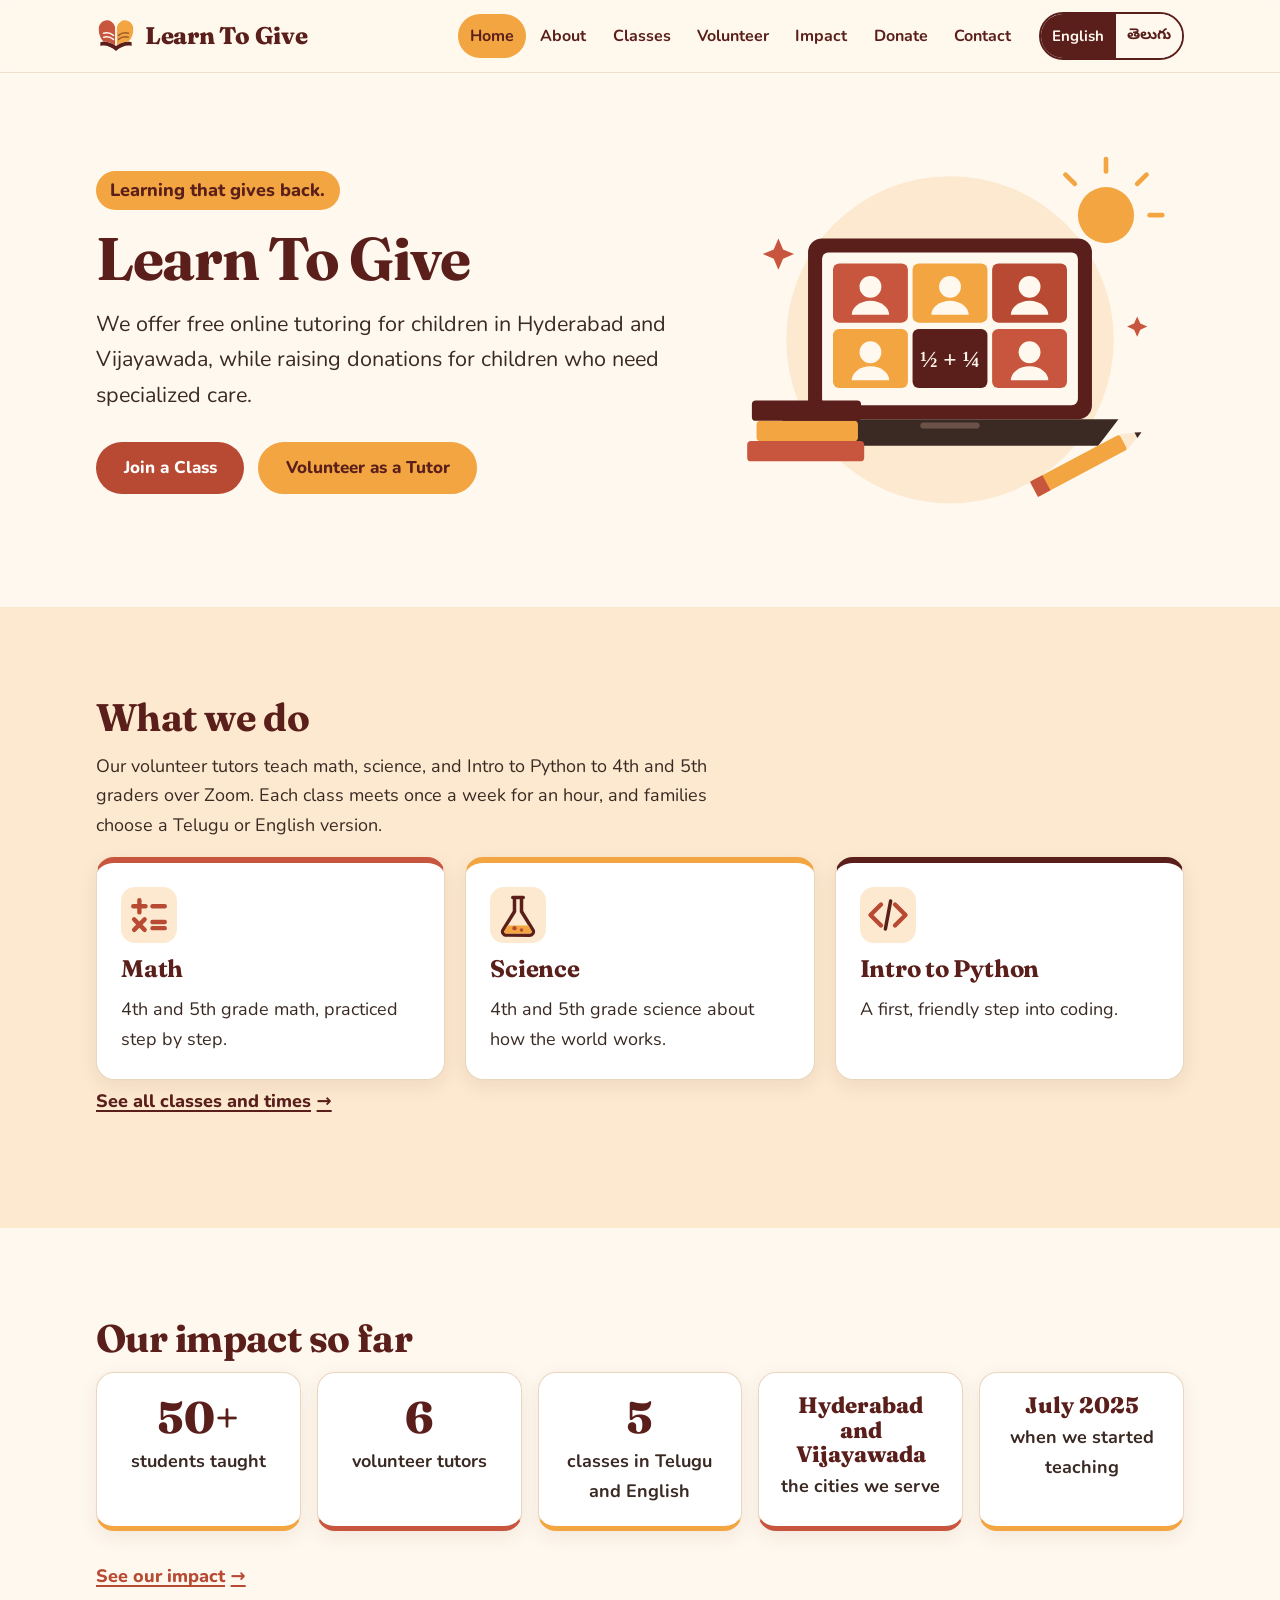
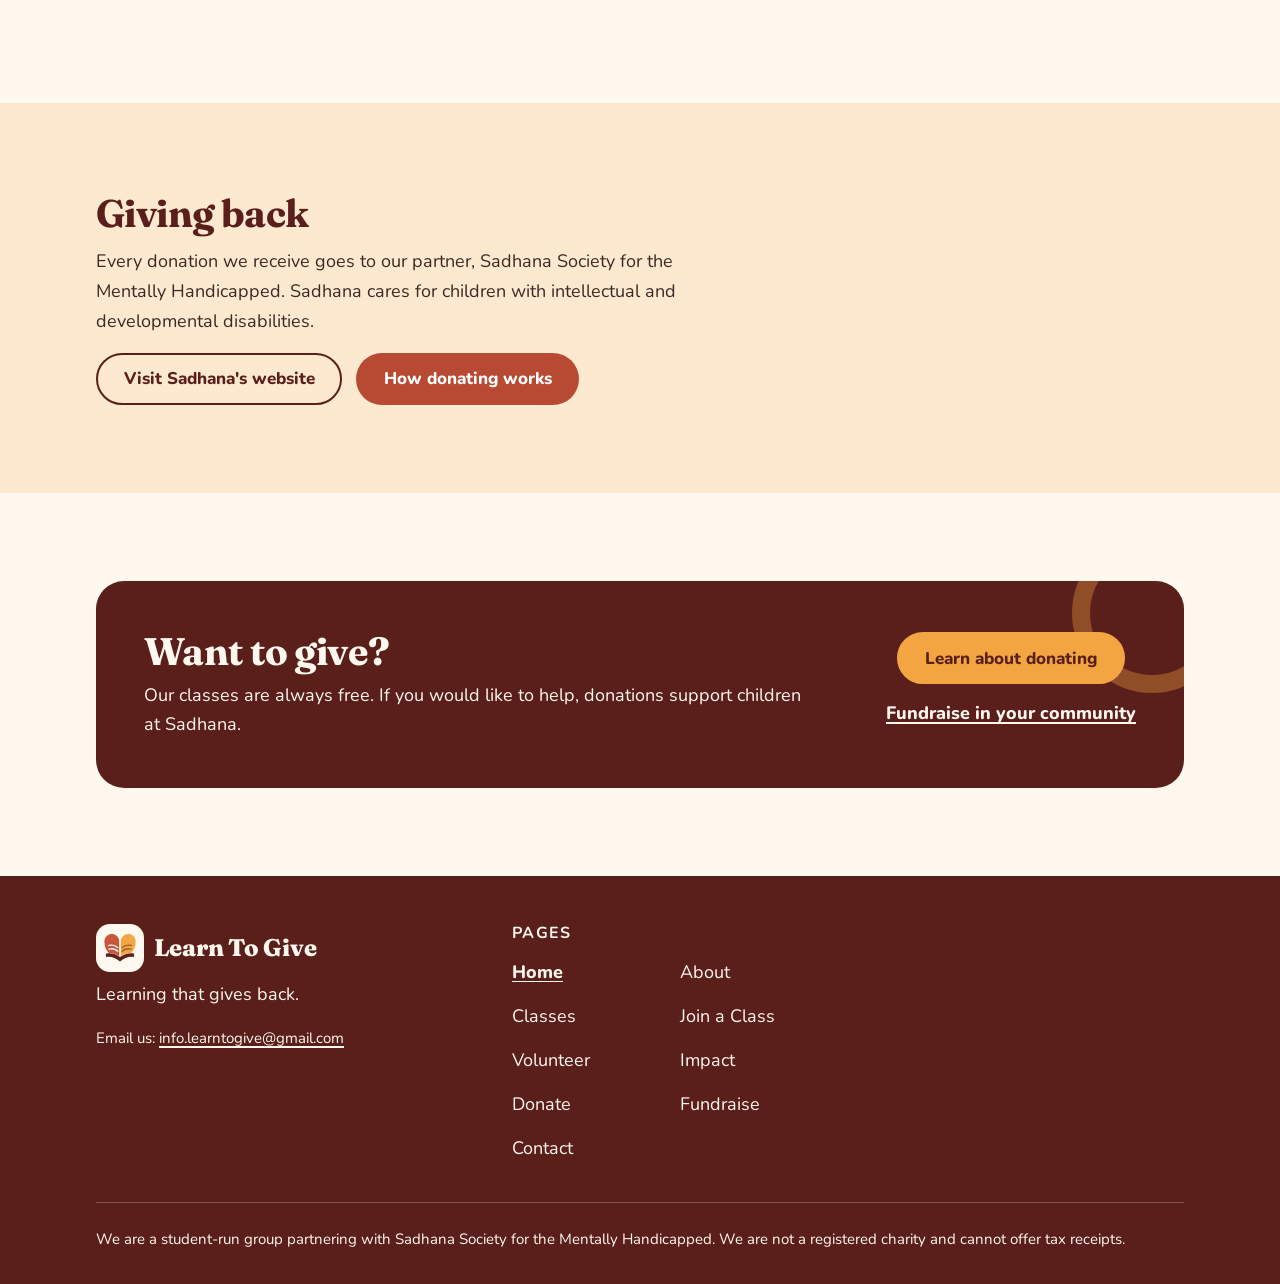
==== commit 9b06fe8a: "Polish and motion: spring-style dialog and menu, press states Skills: apple-design, emil-design-eng," ====
--- a/index.html
+++ b/index.html
@@ -58,7 +58,7 @@
   <main id="main" tabindex="-1">
     <section class="hero" aria-labelledby="hero-title">
       <div class="container hero-grid">
-        <div class="reveal">
+        <div>
           <p class="hero-tagline" data-config="tagline">Learning that gives back.</p>
           <h1 id="hero-title" lang="en" data-config="orgName">Learn To Give</h1>
           <p class="lead" data-config="mission">We offer free online tutoring for children in Hyderabad and Vijayawada, while raising donations for children who need specialized care.</p>
--- a/css/styles.css
+++ b/css/styles.css
@@ -46,11 +46,31 @@
   --radius: 18px;
   --radius-lg: 28px;
   --shadow: 0 6px 20px rgba(90, 31, 27, 0.08);
-  --shadow-hover: 0 10px 28px rgba(90, 31, 27, 0.14);
   --focus: 3px solid var(--maroon);
   --space-section: clamp(3rem, 8vw, 5.5rem);
   --container: 72rem;
   --tap: 44px;
+
+  /* Motion tokens (emil-design-eng / apple-design). Named effects are labeled
+     where they are used, using the animation-vocabulary terms. */
+  --ease-out: cubic-bezier(0.23, 1, 0.32, 1);       /* strong ease-out: UI responding to the user */
+  --ease-in-out: cubic-bezier(0.77, 0, 0.175, 1);   /* on-screen movement A to B */
+  /* Spring (damping 1.0, response 0.35s), sampled into linear() over 380ms so
+     plain CSS can play it: critically damped, no overshoot (apple-design default
+     for UI that did not follow a flick). Used only through @supports below, so
+     browsers without linear() keep --ease-out. */
+  --ease-spring: var(--ease-out);
+  --dur-press: 120ms;
+  --dur-fast: 180ms;
+  --dur-open: 380ms;
+  --dur-close: 200ms;
+
+  /* Translucent header material (apple-design): warm cream, not cold glass. */
+  --header-material: rgba(255, 248, 238, 0.86);
+}
+
+@supports (transition-timing-function: linear(0, 1)) {
+  :root { --ease-spring: linear(0, 0.0693, 0.2121, 0.3689, 0.5128, 0.6339, 0.7307, 0.8054, 0.8617, 0.9034, 0.9339, 0.9559, 0.9716, 0.9828, 0.9906, 0.9961, 1); }
 }
 
 /* ---------- Reset and base ---------- */
@@ -62,6 +82,10 @@
   -webkit-text-size-adjust: 100%;
   text-size-adjust: 100%;
   scroll-padding-top: 6rem;
+  /* mobile-native: no gray flash on tap; every control has its own :active state instead. */
+  -webkit-tap-highlight-color: transparent;
+  /* The page is a scrolling document, so pull-to-refresh stays (no overscroll-behavior here).
+     Inner scrollers (menu, dialog, schedule table, gallery) use "contain". */
 }
 
 body {
@@ -92,16 +116,20 @@
   margin: 0 0 0.75rem;
   font-weight: 700;
 }
-h1 { font-size: clamp(2.25rem, 7vw, 3.75rem); letter-spacing: -0.01em; }
-h2 { font-size: clamp(1.65rem, 4.5vw, 2.4rem); }
-h3 { font-size: clamp(1.25rem, 3vw, 1.5rem); }
+/* apple-design typography: tracking tightens as size grows, body stays at 0.
+   Fraunces has an optical-size axis, so large headings get the display cut. */
+h1, h2, h3, h4 { font-optical-sizing: auto; text-wrap: balance; }
+h1 { font-size: clamp(2.25rem, 7vw, 3.75rem); letter-spacing: -0.022em; line-height: 1.08; }
+h2 { font-size: clamp(1.65rem, 4.5vw, 2.4rem); letter-spacing: -0.015em; line-height: 1.15; }
+h3 { font-size: clamp(1.25rem, 3vw, 1.5rem); letter-spacing: -0.01em; }
+:lang(te) h1, :lang(te) h2, :lang(te) h3, :lang(te) h4 { letter-spacing: 0; }
+p, li { text-wrap: pretty; }
 h4 { font-size: 1.05rem; }
 
 p { margin: 0 0 1rem; }
 ul, ol { margin: 0 0 1rem; padding-left: 1.25rem; }
 
 a { color: var(--terracotta-dark); text-decoration-thickness: 2px; text-underline-offset: 3px; }
-a:hover { color: var(--terracotta-hover); }
 
 :focus-visible {
   outline: var(--focus);
@@ -156,20 +184,33 @@
   text-align: center;
   text-decoration: none;
   cursor: pointer;
-  transition: background-color 0.2s ease, color 0.2s ease, transform 0.2s ease, box-shadow 0.2s ease;
+  /* Press feedback: scale 0.97 on :active, 120ms ease-out. Color is a 180ms ease. */
+  transition: background-color var(--dur-fast) ease, color var(--dur-fast) ease, border-color var(--dur-fast) ease, transform var(--dur-press) var(--ease-out);
 }
 :lang(te) .btn { font-family: var(--font-telugu); font-weight: 700; }
-.btn:hover { transform: translateY(-1px); }
 .btn:focus-visible { outline: var(--focus); outline-offset: 3px; }
+/* Press / Tap feedback (animation-vocabulary): a subtle scale-down the moment a finger lands. */
+.btn:active:not([disabled]) { transform: scale(0.97); }
+
+/* mobile-native: controls fire click without the double-tap wait, and a long press
+   does not select their label. Content text stays selectable. */
+.btn, .lang-btn, .nav-toggle, .filter-btn, .accordion-trigger, .dialog-close, .primary-nav a, .choice {
+  touch-action: manipulation;
+  -webkit-user-select: none;
+  user-select: none;
+}
+.lang-btn, .nav-toggle, .filter-btn, .dialog-close { transition: background-color var(--dur-fast) ease, color var(--dur-fast) ease, transform var(--dur-press) var(--ease-out); }
+.lang-btn:active, .nav-toggle:active, .filter-btn:active, .dialog-close:active { transform: scale(0.96); }
+.accordion-trigger:active, .primary-nav a:active { background: var(--tint); }
 
 .btn-primary { background: var(--terracotta-dark); color: var(--white); }
-.btn-primary:hover, .btn-primary:focus-visible { background: var(--terracotta-hover); color: var(--white); }
+.btn-primary:focus-visible { background: var(--terracotta-hover); color: var(--white); }
 
 .btn-secondary { background: var(--saffron); color: var(--maroon); border-color: var(--saffron); }
-.btn-secondary:hover, .btn-secondary:focus-visible { background: var(--saffron-hover); color: var(--maroon); }
+.btn-secondary:focus-visible { background: var(--saffron-hover); color: var(--maroon); }
 
 .btn-outline { background: transparent; color: var(--terracotta-dark); border-color: var(--terracotta-dark); }
-.btn-outline:hover, .btn-outline:focus-visible { background: var(--terracotta-dark); color: var(--white); }
+.btn-outline:focus-visible { background: var(--terracotta-dark); color: var(--white); }
 
 .btn-block { width: 100%; }
 .btn[disabled] { cursor: progress; opacity: 0.85; transform: none; }
@@ -194,6 +235,22 @@
   z-index: 50;
   background: var(--cream);
   border-bottom: 1px solid var(--border);
+  /* mobile-native: content under the notch in landscape stays clear of it. */
+  padding-left: env(safe-area-inset-left, 0px);
+  padding-right: env(safe-area-inset-right, 0px);
+}
+/* apple-design materials: a translucent, warm header that content scrolls under.
+   Heavier tint (86%) keeps maroon text at 9:1 or better even over the maroon banner. */
+@supports ((-webkit-backdrop-filter: blur(1px)) or (backdrop-filter: blur(1px))) {
+  .site-header {
+    background: var(--header-material);
+    -webkit-backdrop-filter: blur(18px) saturate(1.6);
+    backdrop-filter: blur(18px) saturate(1.6);
+    border-bottom-color: rgba(233, 214, 190, 0.7);
+  }
+}
+@media (prefers-reduced-transparency: reduce), (prefers-contrast: more) {
+  .site-header { background: var(--cream); -webkit-backdrop-filter: none; backdrop-filter: none; border-bottom-color: var(--border); }
 }
 .header-inner {
   display: flex;
@@ -221,7 +278,6 @@
 .wordmark { gap: 0.55rem; letter-spacing: -0.01em; }
 .wordmark-mark { width: 2.25rem; height: 2.25rem; flex-shrink: 0; }
 @media (min-width: 48em) { .wordmark-mark { width: 2.5rem; height: 2.5rem; } }
-.wordmark:hover { color: var(--maroon); }
 :lang(te) .wordmark { font-family: var(--font-heading); }
 @media (min-width: 48em) { .wordmark { font-size: 1.5rem; } }
 
@@ -245,7 +301,6 @@
 }
 .lang-btn[lang="te"] { font-family: var(--font-telugu); }
 .lang-btn[aria-pressed="true"] { background: var(--maroon); color: var(--cream); }
-.lang-btn:hover:not([aria-pressed="true"]) { background: var(--tint); }
 .lang-btn:focus-visible { outline: 3px solid var(--terracotta-dark); outline-offset: -5px; border-radius: 999px; }
 .lang-btn[aria-pressed="true"]:focus-visible { outline-color: var(--saffron); }
 
@@ -263,9 +318,9 @@
   font: 700 0.9375rem/1 var(--font-body);
   cursor: pointer;
 }
-.nav-toggle:hover { background: var(--tint); }
 .nav-toggle-icon { display: inline-flex; flex-direction: column; gap: 4px; width: 18px; }
-.nav-toggle-icon span { height: 2px; background: currentColor; border-radius: 2px; transition: transform 0.2s ease, opacity 0.2s ease; }
+/* Menu icon: Morph from three bars to an X (State indication), on-screen movement so ease-in-out. */
+.nav-toggle-icon span { height: 2px; background: currentColor; border-radius: 2px; transition: transform 200ms var(--ease-in-out), opacity var(--dur-fast) var(--ease-out); }
 .nav-toggle[aria-expanded="true"] .nav-toggle-icon span:nth-child(1) { transform: translateY(6px) rotate(45deg); }
 .nav-toggle[aria-expanded="true"] .nav-toggle-icon span:nth-child(2) { opacity: 0; }
 .nav-toggle[aria-expanded="true"] .nav-toggle-icon span:nth-child(3) { transform: translateY(-6px) rotate(-45deg); }
@@ -281,7 +336,13 @@
 }
 
 .primary-nav { display: none; flex-basis: 100%; }
-.primary-nav.is-open { display: block; }
+.primary-nav.is-open {
+  display: block;
+  /* dvh: tracks the visible area as the phone's URL bar shows and hides. */
+  max-height: calc(100dvh - 5rem);
+  overflow-y: auto;
+  overscroll-behavior: contain;
+}
 .primary-nav ul { list-style: none; margin: 0; padding: 0.5rem 0 0.75rem; display: grid; gap: 0.25rem; }
 .primary-nav a {
   display: flex;
@@ -293,7 +354,6 @@
   font-weight: 700;
   text-decoration: none;
 }
-.primary-nav a:hover { background: var(--tint); color: var(--maroon); }
 .primary-nav a[aria-current] { background: var(--saffron); color: var(--maroon); }
 
 /* JS off: the injected header never appears, so nothing to hide. */
@@ -323,7 +383,7 @@
 .section--tint a:not(.btn) { color: var(--maroon); }
 /* --terracotta-dark is only 4.35:1 on --tint, so outline buttons switch to maroon there. */
 .section--tint .btn-outline { color: var(--maroon); border-color: var(--maroon); }
-.section--tint .btn-outline:hover, .section--tint .btn-outline:focus-visible { background: var(--maroon); color: var(--cream); }
+.section--tint .btn-outline:focus-visible { background: var(--maroon); color: var(--cream); }
 .section-intro { max-width: 42rem; font-size: 1.125rem; }
 .lead { font-size: clamp(1.125rem, 2.6vw, 1.35rem); max-width: 44rem; }
 .page-hero { padding: clamp(2.5rem, 7vw, 4.5rem) 0 clamp(1.5rem, 4vw, 2.5rem); }
@@ -368,8 +428,7 @@
 .feature-card p:last-child { margin-bottom: 0; }
 
 .link-arrow { font-weight: 800; display: inline-flex; align-items: center; min-height: var(--tap); gap: 0.35rem; }
-.link-arrow::after { content: '→'; transition: transform 0.2s ease; }
-.link-arrow:hover::after { transform: translateX(3px); }
+.link-arrow::after { content: '→'; transition: transform var(--dur-fast) ease; } /* Hover effect: 3px Translate nudge, pointer devices only. */
 
 /* ---------- Stats ---------- */
 .stats { list-style: none; padding: 0; margin: 0 0 1.5rem; display: grid; gap: 1rem; grid-template-columns: repeat(2, 1fr); }
@@ -425,7 +484,6 @@
 .banner-actions { display: flex; flex-direction: column; align-items: flex-start; gap: 0.5rem; position: relative; z-index: 1; }
 @media (min-width: 48em) { .banner-actions { align-items: center; } }
 .banner-link { color: var(--cream); font-weight: 800; display: inline-flex; align-items: center; min-height: var(--tap); }
-.banner-link:hover { color: var(--saffron-hover); }
 .banner-link:focus-visible { outline-color: var(--saffron); }
 /* Light banner: cream card instead of maroon, for a secondary call to action. */
 .banner--light { background: var(--white); color: var(--brown); border: 1px solid var(--border); box-shadow: var(--shadow); }
@@ -461,7 +519,6 @@
 }
 :lang(te) .filter-btn { font-family: var(--font-telugu); }
 .filter-btn[lang="te"] { font-family: var(--font-telugu); }
-.filter-btn:hover { background: var(--tint); }
 .filter-btn[aria-pressed="true"] { background: var(--maroon); color: var(--cream); }
 .filter-btn[aria-pressed="true"]:focus-visible { outline-color: var(--terracotta-dark); }
 
@@ -646,14 +703,14 @@
   cursor: pointer;
 }
 :lang(te) .accordion-trigger { font-family: var(--font-telugu); font-weight: 700; }
-.accordion-trigger:hover { background: var(--tint); }
 .accordion-trigger:focus-visible { outline-offset: -4px; border-radius: var(--radius); }
 .accordion-icon { flex-shrink: 0; width: 1.6rem; height: 1.6rem; border-radius: 50%; background: var(--saffron); position: relative; }
 .accordion-icon::before, .accordion-icon::after {
   content: ''; position: absolute; left: 50%; top: 50%;
   width: 0.75rem; height: 2px; background: var(--maroon);
   transform: translate(-50%, -50%);
-  transition: transform 0.2s ease;
+  /* Plus to minus: Rotate (State indication), on-screen movement so ease-in-out. */
+  transition: transform 200ms var(--ease-in-out);
 }
 .accordion-icon::after { transform: translate(-50%, -50%) rotate(90deg); }
 .accordion-trigger[aria-expanded="true"] .accordion-icon::after { transform: translate(-50%, -50%) rotate(0deg); }
@@ -703,7 +760,9 @@
   border-radius: var(--radius-sm);
   background: var(--white);
   color: var(--brown);
-  font: 1.0625rem/1.4 var(--font-body);
+  /* mobile-native: never below 16px, or iOS zooms the page on focus. */
+  font: max(16px, 1.0625rem)/1.4 var(--font-body);
+  transition: border-color var(--dur-fast) ease;
 }
 :lang(te) input, :lang(te) select, :lang(te) textarea { font-family: var(--font-telugu); }
 textarea { min-height: 8rem; resize: vertical; }
@@ -727,7 +786,6 @@
   font-weight: 600;
   color: var(--brown);
 }
-.choice:hover { border-color: var(--terracotta); }
 .choice input { width: 1.35rem; height: 1.35rem; margin: 0; accent-color: var(--terracotta-dark); flex-shrink: 0; }
 .choice input:focus-visible { outline: var(--focus); outline-offset: 3px; }
 .fieldset.has-error .choice, fieldset.has-error .choice { border-color: var(--error); }
@@ -764,7 +822,8 @@
 /* ---------- Dialog ---------- */
 dialog {
   width: min(36rem, calc(100vw - 2rem));
-  max-height: calc(100dvh - 2rem);
+  max-height: calc(100dvh - 2rem - env(safe-area-inset-top, 0px) - env(safe-area-inset-bottom, 0px));
+  overscroll-behavior: contain;
   border: 0;
   border-radius: var(--radius-lg);
   padding: 0;
@@ -786,12 +845,10 @@
   cursor: pointer;
   flex-shrink: 0;
 }
-.dialog-close:hover { background: var(--tint); }
 
 /* ---------- Footer ---------- */
-.site-footer { background: var(--maroon); color: var(--cream); padding: 3rem 0 2rem; }
+.site-footer { background: var(--maroon); color: var(--cream); padding: 3rem env(safe-area-inset-right, 0px) calc(2rem + env(safe-area-inset-bottom, 0px)) env(safe-area-inset-left, 0px); }
 .site-footer a { color: var(--cream); }
-.site-footer a:hover { color: var(--saffron-hover); }
 .site-footer :focus-visible { outline-color: var(--saffron); }
 .footer-inner { display: grid; gap: 2rem; }
 @media (min-width: 48em) { .footer-inner { grid-template-columns: 1.2fr 1fr 1fr; } }
@@ -805,9 +862,32 @@
 :lang(te) .footer-heading { text-transform: none; letter-spacing: 0; font-family: var(--font-telugu); }
 .footer-nav ul, .footer-social ul { list-style: none; padding: 0; margin: 0; display: grid; grid-template-columns: repeat(2, minmax(0, 1fr)); gap: 0 1rem; }
 .footer-nav a, .footer-social a { display: inline-flex; align-items: center; min-height: var(--tap); text-decoration: none; }
-.footer-nav a:hover, .footer-social a:hover { text-decoration: underline; }
 .footer-nav a[aria-current="page"] { text-decoration: underline; font-weight: 800; }
 .footer-disclaimer { grid-column: 1 / -1; border-top: 1px solid rgba(255, 248, 238, 0.25); padding-top: 1.5rem; margin: 0; font-size: 0.9375rem; }
+
+/* ---------- Hover (pointer devices only) ----------
+   mobile-native: touch screens fake :hover on tap and leave it stuck, so every
+   hover style lives behind this capability query. Touch gets :active instead. */
+@media (hover: hover) and (pointer: fine) {
+  a:hover { color: var(--terracotta-hover); }
+  .btn-primary:hover { background: var(--terracotta-hover); color: var(--white); }
+  .btn-secondary:hover { background: var(--saffron-hover); color: var(--maroon); }
+  .btn-outline:hover { background: var(--terracotta-dark); color: var(--white); }
+  .wordmark:hover { color: var(--maroon); }
+  .lang-btn:hover:not([aria-pressed="true"]) { background: var(--tint); }
+  .nav-toggle:hover { background: var(--tint); }
+  .primary-nav a:hover { background: var(--tint); color: var(--maroon); }
+  .section--tint .btn-outline:hover { background: var(--maroon); color: var(--cream); }
+  .link-arrow:hover::after { transform: translateX(3px); }
+  .banner-link:hover { color: var(--saffron-hover); }
+  .filter-btn:hover { background: var(--tint); }
+  .accordion-trigger:hover { background: var(--tint); }
+  .choice:hover { border-color: var(--terracotta); }
+  .dialog-close:hover { background: var(--tint); }
+  .site-footer a:hover { color: var(--saffron-hover); }
+  .footer-nav a:hover, .footer-social a:hover { text-decoration: underline; }
+  input[type="text"]:hover:not(:focus), input[type="email"]:hover:not(:focus), input[type="tel"]:hover:not(:focus), select:hover:not(:focus), textarea:hover:not(:focus) { border-color: var(--brown); }
+}
 
 /* ---------- Testimonials ---------- */
 .testimonial-grid { list-style: none; padding: 0; display: grid; gap: 1.25rem; }
@@ -818,16 +898,111 @@
 /* ---------- 404 ---------- */
 .notfound-links { list-style: none; padding: 0; display: flex; flex-wrap: wrap; gap: 0.75rem; }
 
-/* ---------- Motion ---------- */
-@media (prefers-reduced-motion: no-preference) {
-  .reveal { animation: rise 0.6s ease both; }
-  .card { transition: transform 0.2s ease, box-shadow 0.2s ease; }
-  .feature-card:hover, .class-card:hover { transform: translateY(-2px); box-shadow: var(--shadow-hover); }
-  @keyframes rise { from { opacity: 0; transform: translateY(12px); } to { opacity: 1; transform: none; } }
-}
+/* ---------- Motion ----------
+   Approved by find-animation-opportunities, built with the animate skill.
+   Only transform and opacity move. Names follow animation-vocabulary.
+   Tokens: --ease-out, --ease-spring (critically damped spring as linear()),
+   --dur-press 120ms, --dur-fast 180ms, --dur-open 380ms, --dur-close 200ms. */
+/* review-animations removed two earlier effects:
+   - the Home hero's 600ms page-load rise (seen on every visit, over budget, no purpose);
+   - the hover lift on feature and class cards (they are not links, so lifting them
+     promised a click that does nothing). */
+
+/* Donate dialog: Scale in + Fade in (Enter), with a spring (damping 1.0, no Bounce).
+   Centered on purpose: modals are exempt from Origin-aware animation.
+   Exit is faster than the entrance (200ms ease-out) and shrinks less (0.98).
+   transition-behavior: allow-discrete keeps the dialog in the top layer while it
+   fades out; browsers without it simply close instantly. */
+dialog {
+  opacity: 0;
+  transform: scale(0.98);
+  transition:
+    opacity var(--dur-close) var(--ease-out),
+    transform var(--dur-close) var(--ease-out),
+    overlay var(--dur-close) allow-discrete,
+    display var(--dur-close) allow-discrete;
+}
+dialog[open] {
+  opacity: 1;
+  transform: none;
+  transition:
+    opacity 240ms var(--ease-out),
+    transform var(--dur-open) var(--ease-spring),
+    overlay var(--dur-open) allow-discrete,
+    display var(--dur-open) allow-discrete;
+}
+@starting-style {
+  dialog[open] { opacity: 0; transform: scale(0.96); }
+}
+/* Backdrop: Fade in alongside the dialog so they read as one surface. */
+dialog::backdrop {
+  opacity: 0;
+  transition:
+    opacity var(--dur-close) var(--ease-out),
+    overlay var(--dur-close) allow-discrete,
+    display var(--dur-close) allow-discrete;
+}
+dialog[open]::backdrop { opacity: 1; transition-duration: 240ms; }
+@starting-style {
+  dialog[open]::backdrop { opacity: 0; }
+}
+
+/* Mobile menu: Slide in from the top + Fade in (Enter), spring easing.
+   Transform origin is the top edge, where the Menu button lives (Spatial consistency).
+   No exit animation: closing usually comes from tapping a link that leaves the page. */
+@media (max-width: 74.99em) {
+  .primary-nav.is-open {
+    transform-origin: top center;
+    /* 260ms: the same critically damped curve, compressed (a stiffer spring), so the
+       menu stays inside the 150-250ms dropdown budget in perceived time. */
+    transition: transform 260ms var(--ease-spring), opacity var(--dur-fast) var(--ease-out);
+  }
+  @starting-style {
+    .primary-nav.is-open { opacity: 0; transform: translateY(-8px); }
+  }
+}
+
+/* FAQ answer: Fade in + 4px Translate when its accordion opens (State indication).
+   No height animation (layout cost); closing stays instant. Scoped to .js, because
+   without JavaScript every answer is already open. */
+.js .accordion-panel:not([hidden]) {
+  transition: opacity var(--dur-fast) var(--ease-out), transform var(--dur-fast) var(--ease-out);
+}
+@starting-style {
+  .js .accordion-panel:not([hidden]) { opacity: 0; transform: translateY(-4px); }
+}
+
+/* Form thank-you: Fade in + 8px rise (Enter). Rare, so it may take 300ms.
+   Form failure: Fade in only, 180ms; an error should not bounce or travel. */
+.form-success:not([hidden]) {
+  transition: opacity 300ms var(--ease-out), transform 300ms var(--ease-out);
+}
+.form-failure:not([hidden]) {
+  transition: opacity var(--dur-fast) var(--ease-out);
+}
+@starting-style {
+  .form-success:not([hidden]) { opacity: 0; transform: translateY(8px); }
+  .form-failure:not([hidden]) { opacity: 0; }
+}
+
+/* Reduced motion: fewer and gentler, not zero. Every transform-based movement is
+   removed; opacity fades that explain a change stay, shortened to 150ms. */
 @media (prefers-reduced-motion: reduce) {
-  *, *::before, *::after { animation-duration: 0.01ms !important; animation-iteration-count: 1 !important; transition-duration: 0.01ms !important; scroll-behavior: auto !important; }
-  .btn:hover { transform: none; }
+  *, *::before, *::after { animation-duration: 0.01ms !important; animation-iteration-count: 1 !important; scroll-behavior: auto !important; }
+  .btn:active, .lang-btn:active, .nav-toggle:active, .filter-btn:active, .dialog-close:active { transform: none; }
+  .link-arrow::after, .nav-toggle-icon span { transition: none; }
+  .link-arrow:hover::after { transform: none; }
+  dialog, dialog[open] { transform: none; transition-property: opacity, overlay, display; transition-duration: 150ms; }
+  dialog[open]::backdrop { transition-duration: 150ms; }
+  @starting-style {
+    dialog[open] { transform: none; }
+    .primary-nav.is-open { transform: none; }
+    .js .accordion-panel:not([hidden]) { transform: none; }
+    .form-success:not([hidden]) { transform: none; }
+  }
+  .primary-nav.is-open { transition: opacity 150ms var(--ease-out); }
+  .js .accordion-panel:not([hidden]) { transition: opacity 150ms var(--ease-out); }
+  .form-success:not([hidden]) { transition: opacity 150ms var(--ease-out); }
 }
 
 /* ---------- Small utilities ---------- */
